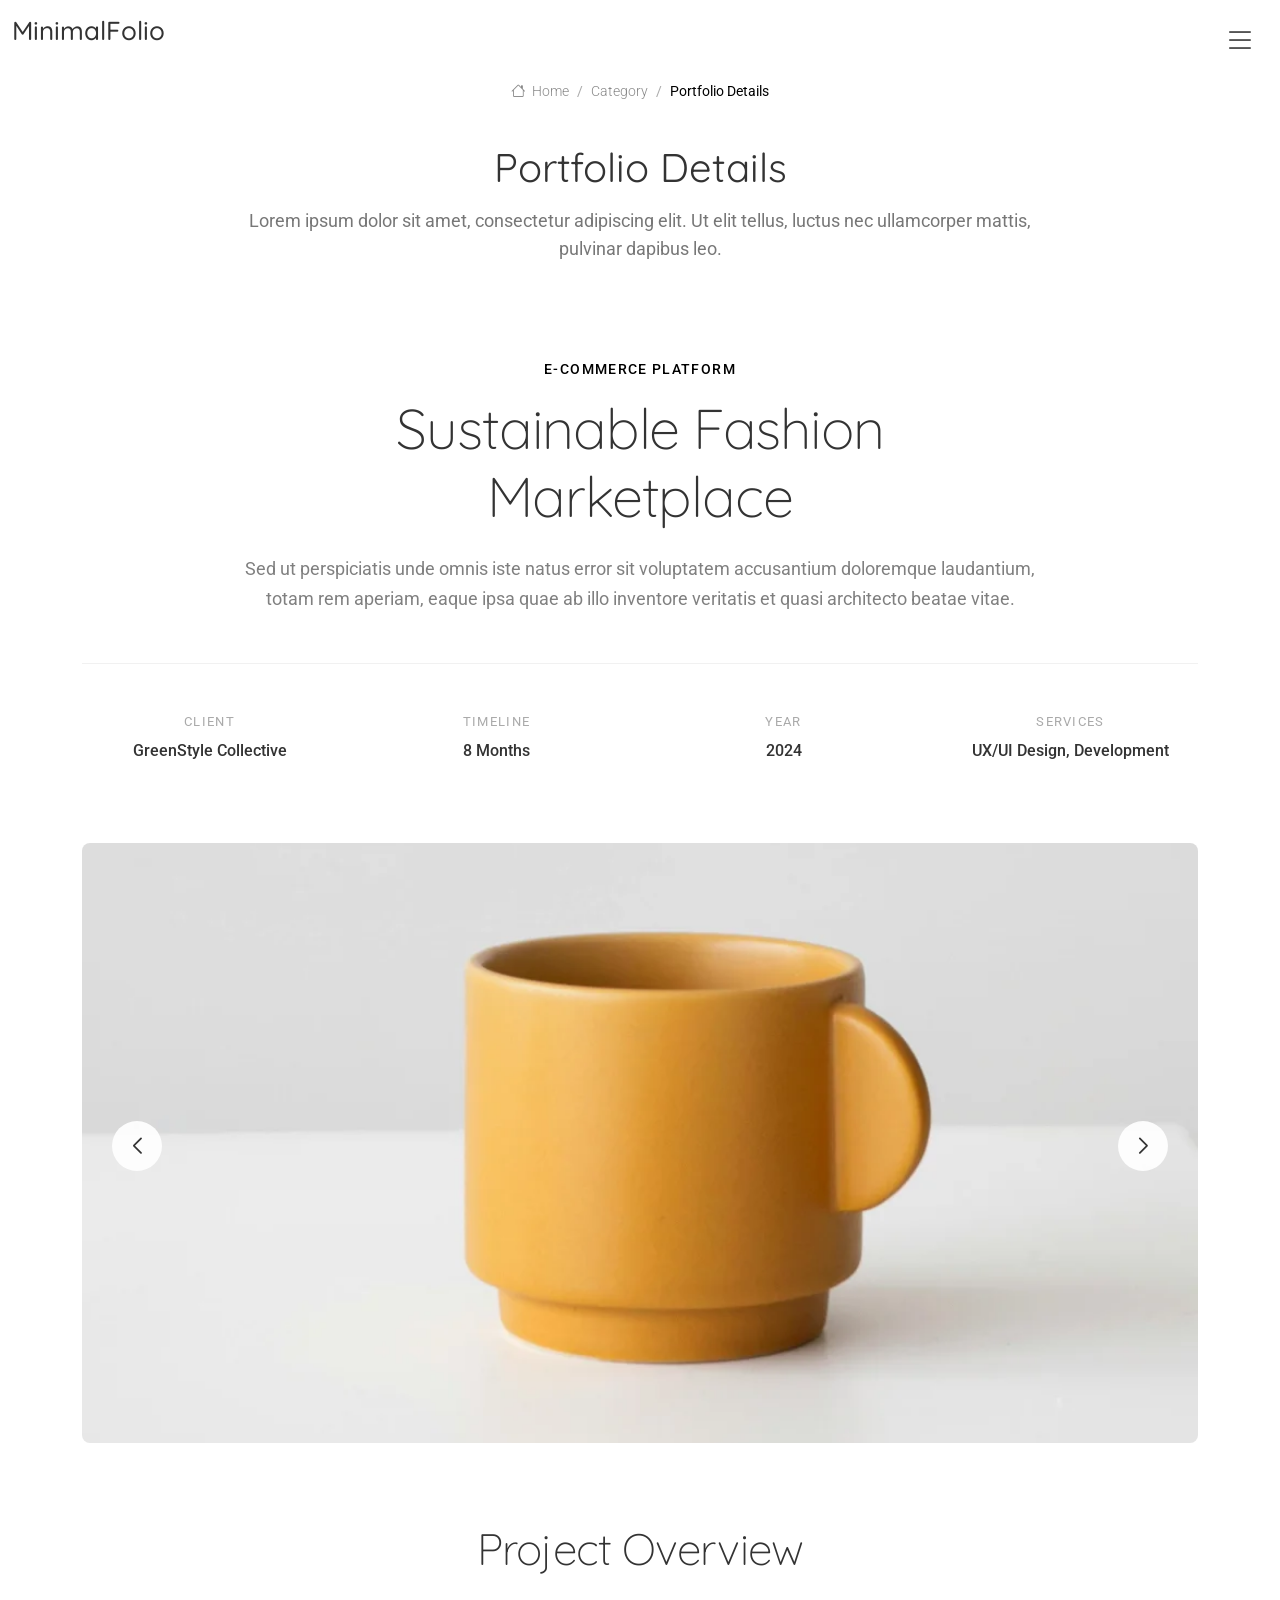
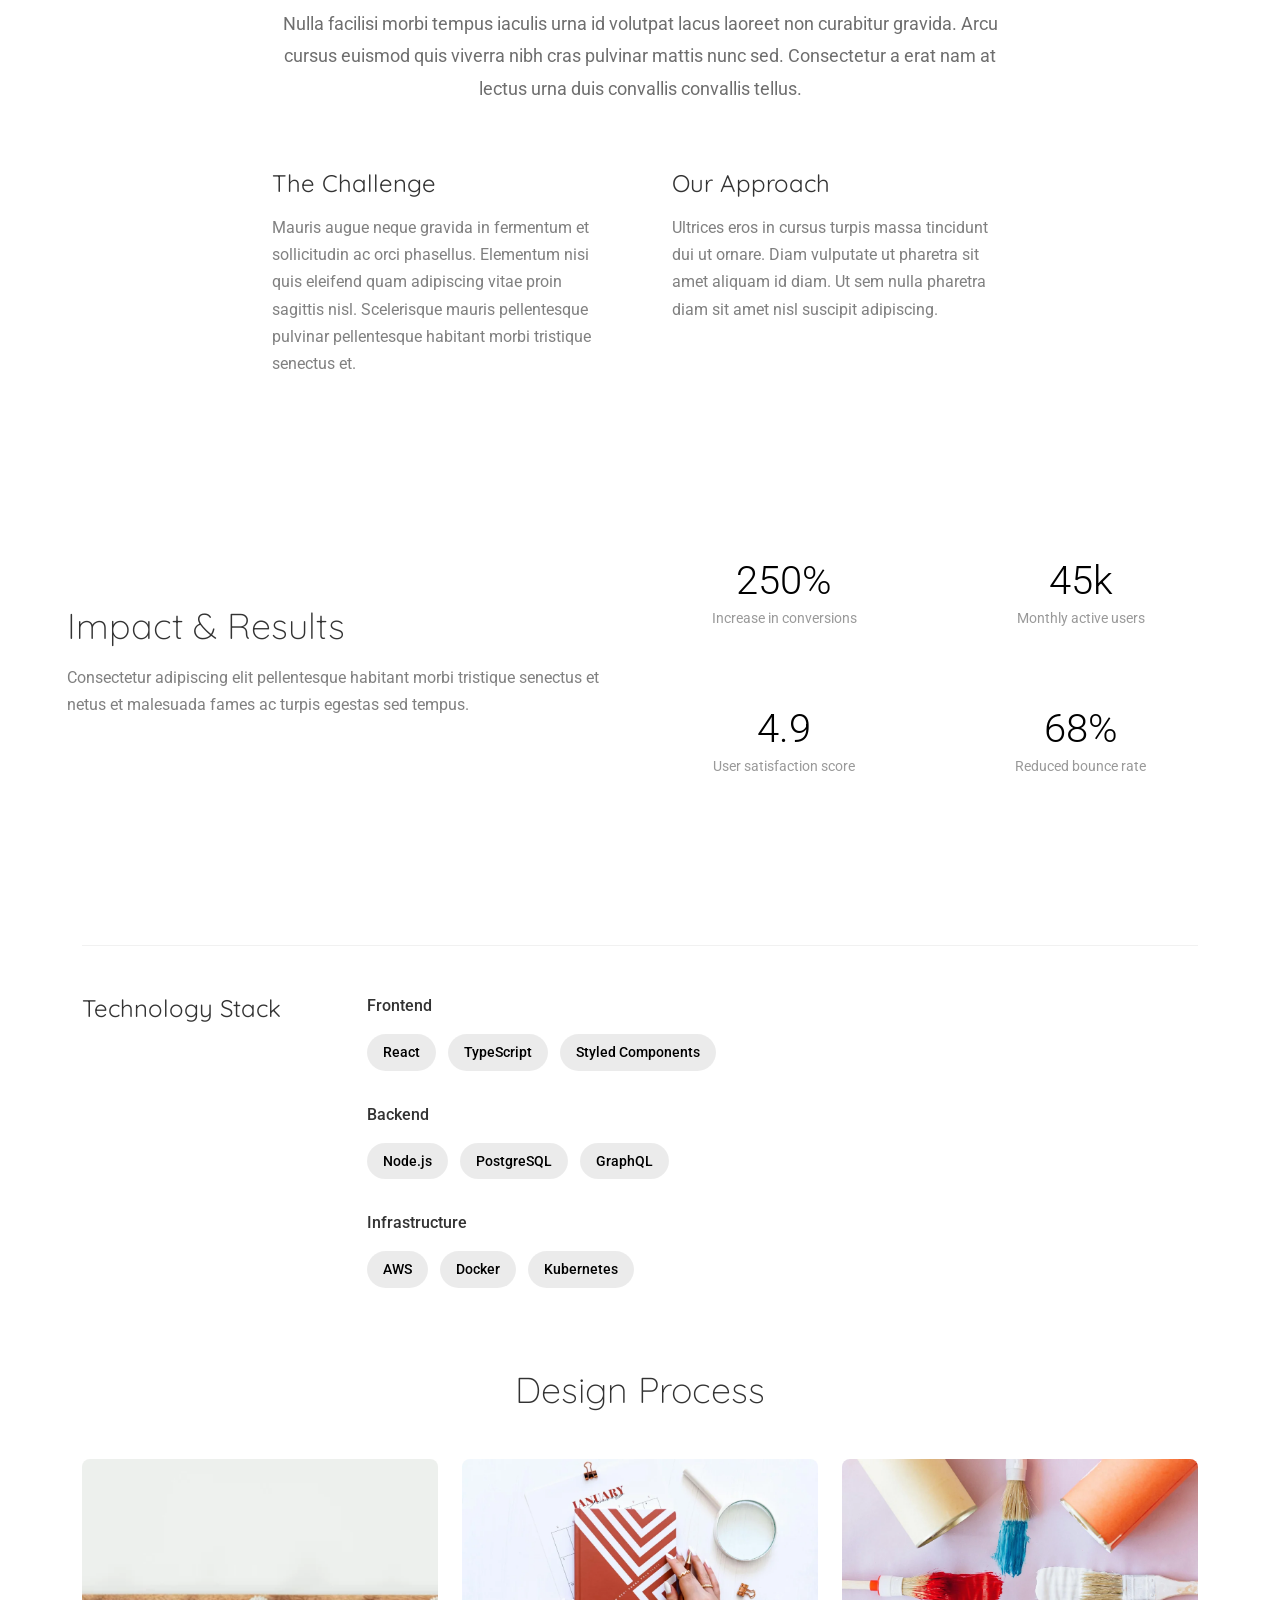
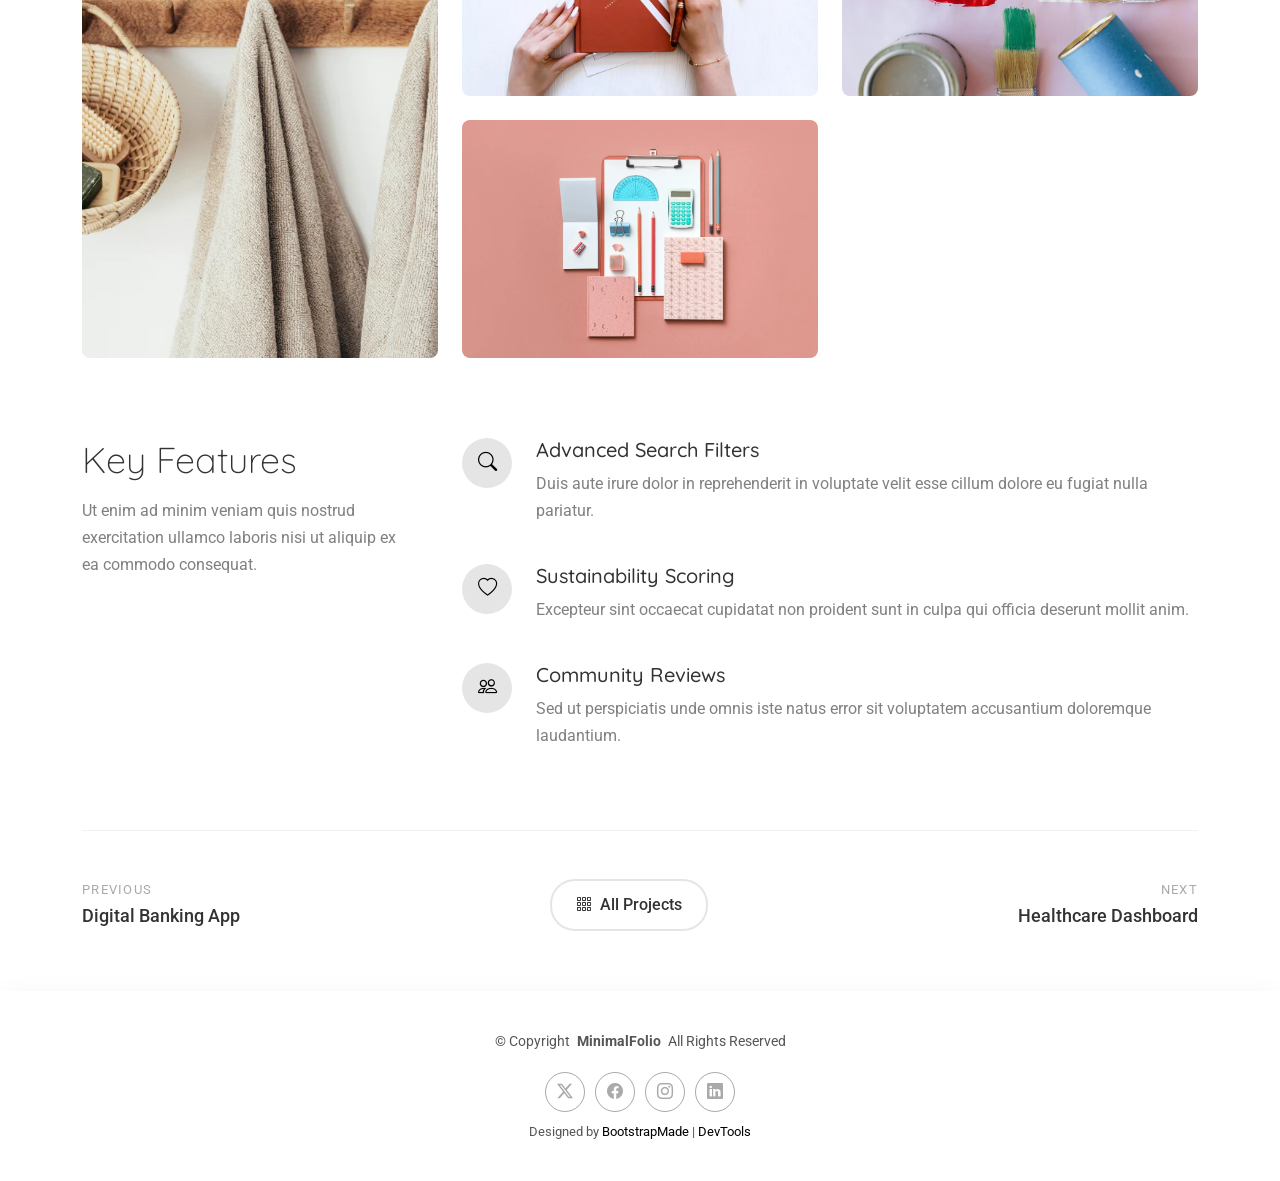
==== portfolio-details.html @ 78895ef5 "Initial portfolio site Co-authored-by: Copilot <223556219+Copilot@users.noreply.github.com>" ====
<!DOCTYPE html>
<html lang="en">

<head>
  <meta charset="utf-8">
  <meta content="width=device-width, initial-scale=1.0" name="viewport">
  <title>Portfolio Details - MinimalFolio Bootstrap Template</title>
  <meta name="description" content="">
  <meta name="keywords" content="">

  <!-- Favicons -->
  <link href="assets/img/favicon.png" rel="icon">
  <link href="assets/img/apple-touch-icon.png" rel="apple-touch-icon">

  <!-- Fonts -->
  <link href="https://fonts.googleapis.com" rel="preconnect">
  <link href="https://fonts.gstatic.com" rel="preconnect" crossorigin>
  <link href="https://fonts.googleapis.com/css2?family=Roboto:ital,wght@0,100;0,300;0,400;0,500;0,700;0,900;1,100;1,300;1,400;1,500;1,700;1,900&family=Raleway:ital,wght@0,100;0,200;0,300;0,400;0,500;0,600;0,700;0,800;0,900;1,100;1,200;1,300;1,400;1,500;1,600;1,700;1,800;1,900&family=Quicksand:wght@300;400;500;600;700&display=swap" rel="stylesheet">

  <!-- Vendor CSS Files -->
  <link href="assets/vendor/bootstrap/css/bootstrap.min.css" rel="stylesheet">
  <link href="assets/vendor/bootstrap-icons/bootstrap-icons.css" rel="stylesheet">
  <link href="assets/vendor/aos/aos.css" rel="stylesheet">
  <link href="assets/vendor/glightbox/css/glightbox.min.css" rel="stylesheet">
  <link href="assets/vendor/swiper/swiper-bundle.min.css" rel="stylesheet">

  <!-- Main CSS File -->
  <link href="assets/css/main.css" rel="stylesheet">

  <!-- =======================================================
  * Template Name: MinimalFolio
  * Template URL: https://bootstrapmade.com/minimalfolio-bootstrap-portfolio-template/
  * Updated: Nov 19 2026 with Bootstrap v5.3.9
  * Author: BootstrapMade.com
  * License: https://bootstrapmade.com/license/
  ======================================================== -->
</head>

<body class="portfolio-details-page">

  <header id="header" class="header d-flex align-items-center position-relative">
    <div class="container-fluid position-relative d-flex align-items-center justify-content-between">

      <a href="index.html" class="logo d-flex align-items-center">
        <!-- Uncomment the line below if you also wish to use an image logo -->
        <!-- <img src="assets/img/logo.webp" alt=""> -->
        <h1 class="sitename">MinimalFolio</h1>
      </a>

      <nav id="navmenu" class="navmenu">
        <ul>
          <li><a href="#hero">Home</a></li>
          <li><a href="#about">About</a></li>
          <li><a href="#resume">Resume</a></li>
          <li><a href="#portfolio">Portfolio</a></li>
          <li><a href="#services">Services</a></li>
          <li class="dropdown"><a href="#"><span>Dropdown</span> <i class="bi bi-chevron-down toggle-dropdown"></i></a>
            <ul>
              <li><a href="#">Dropdown 1</a></li>
              <li class="dropdown"><a href="#"><span>Deep Dropdown</span> <i class="bi bi-chevron-down toggle-dropdown"></i></a>
                <ul>
                  <li><a href="#">Deep Dropdown 1</a></li>
                  <li><a href="#">Deep Dropdown 2</a></li>
                  <li><a href="#">Deep Dropdown 3</a></li>
                  <li><a href="#">Deep Dropdown 4</a></li>
                  <li><a href="#">Deep Dropdown 5</a></li>
                </ul>
              </li>
              <li><a href="#">Dropdown 2</a></li>
              <li><a href="#">Dropdown 3</a></li>
              <li><a href="#">Dropdown 4</a></li>
            </ul>
          </li>
          <li><a href="#contact">Contact</a></li>
        </ul>
        <i class="mobile-nav-toggle d-xl-none bi bi-list"></i>
      </nav>

    </div>
  </header>

  <main class="main">

    <!-- Page Title -->
    <div class="page-title">
      <div class="breadcrumbs">
        <nav aria-label="breadcrumb">
          <ol class="breadcrumb">
            <li class="breadcrumb-item"><a href="#"><i class="bi bi-house"></i> Home</a></li>
            <li class="breadcrumb-item"><a href="#">Category</a></li>
            <li class="breadcrumb-item active current">Portfolio Details</li>
          </ol>
        </nav>
      </div>

      <div class="title-wrapper">
        <h1>Portfolio Details</h1>
        <p>Lorem ipsum dolor sit amet, consectetur adipiscing elit. Ut elit tellus, luctus nec ullamcorper mattis, pulvinar dapibus leo.</p>
      </div>
    </div><!-- End Page Title -->

    <!-- Portfolio Details Section -->
    <section id="portfolio-details" class="portfolio-details section">

      <div class="container" data-aos="fade-up" data-aos-delay="100">

        <div class="project-hero">
          <div class="hero-content" data-aos="fade-up">
            <div class="project-category">E-Commerce Platform</div>
            <h1 class="project-title">Sustainable Fashion Marketplace</h1>
            <p class="project-subtitle">Sed ut perspiciatis unde omnis iste natus error sit voluptatem accusantium doloremque laudantium, totam rem aperiam, eaque ipsa quae ab illo inventore veritatis et quasi architecto beatae vitae.</p>
          </div>

          <div class="project-meta-grid" data-aos="fade-up" data-aos-delay="200">
            <div class="meta-column">
              <div class="meta-label">Client</div>
              <div class="meta-value">GreenStyle Collective</div>
            </div>
            <div class="meta-column">
              <div class="meta-label">Timeline</div>
              <div class="meta-value">8 Months</div>
            </div>
            <div class="meta-column">
              <div class="meta-label">Year</div>
              <div class="meta-value">2024</div>
            </div>
            <div class="meta-column">
              <div class="meta-label">Services</div>
              <div class="meta-value">UX/UI Design, Development</div>
            </div>
          </div>
        </div>

        <div class="visual-showcase" data-aos="zoom-in" data-aos-delay="100">
          <div class="main-visual">
            <div class="portfolio-details-slider swiper init-swiper">
              <script type="application/json" class="swiper-config">
                {
                  "loop": true,
                  "speed": 600,
                  "autoplay": {
                    "delay": 4000
                  },
                  "effect": "creative",
                  "creativeEffect": {
                    "prev": {
                      "shadow": false,
                      "translate": ["-120%", 0, -500]
                    },
                    "next": {
                      "shadow": false,
                      "translate": ["120%", 0, -500]
                    }
                  },
                  "slidesPerView": 1,
                  "navigation": {
                    "nextEl": ".swiper-button-next",
                    "prevEl": ".swiper-button-prev"
                  }
                }
              </script>
              <div class="swiper-wrapper">
                <div class="swiper-slide">
                  <img src="assets/img/portfolio/portfolio-5.webp" alt="Project showcase" class="img-fluid" loading="lazy">
                </div>
                <div class="swiper-slide">
                  <img src="assets/img/portfolio/portfolio-7.webp" alt="Project showcase" class="img-fluid" loading="lazy">
                </div>
                <div class="swiper-slide">
                  <img src="assets/img/portfolio/portfolio-8.webp" alt="Project showcase" class="img-fluid" loading="lazy">
                </div>
              </div>
              <div class="swiper-button-next"></div>
              <div class="swiper-button-prev"></div>
            </div>
          </div>
        </div>

        <div class="content-section">
          <div class="row">
            <div class="col-lg-8 offset-lg-2">
              <div class="project-overview" data-aos="fade-up">
                <h2>Project Overview</h2>
                <p class="overview-text">Nulla facilisi morbi tempus iaculis urna id volutpat lacus laoreet non curabitur gravida. Arcu cursus euismod quis viverra nibh cras pulvinar mattis nunc sed. Consectetur a erat nam at lectus urna duis convallis convallis tellus.</p>

                <div class="challenge-solution">
                  <div class="challenge-block" data-aos="fade-up" data-aos-delay="100">
                    <h3>The Challenge</h3>
                    <p>Mauris augue neque gravida in fermentum et sollicitudin ac orci phasellus. Elementum nisi quis eleifend quam adipiscing vitae proin sagittis nisl. Scelerisque mauris pellentesque pulvinar pellentesque habitant morbi tristique senectus et.</p>
                  </div>

                  <div class="solution-block" data-aos="fade-up" data-aos-delay="200">
                    <h3>Our Approach</h3>
                    <p>Ultrices eros in cursus turpis massa tincidunt dui ut ornare. Diam vulputate ut pharetra sit amet aliquam id diam. Ut sem nulla pharetra diam sit amet nisl suscipit adipiscing.</p>
                  </div>
                </div>
              </div>
            </div>
          </div>
        </div>

        <div class="metrics-showcase" data-aos="fade-up" data-aos-delay="100">
          <div class="row align-items-center">
            <div class="col-lg-6">
              <div class="metrics-content">
                <h3>Impact &amp; Results</h3>
                <p>Consectetur adipiscing elit pellentesque habitant morbi tristique senectus et netus et malesuada fames ac turpis egestas sed tempus.</p>
              </div>
            </div>
            <div class="col-lg-6">
              <div class="metrics-grid">
                <div class="metric-item" data-aos="fade-up" data-aos-delay="200">
                  <div class="metric-number">250%</div>
                  <div class="metric-label">Increase in conversions</div>
                </div>
                <div class="metric-item" data-aos="fade-up" data-aos-delay="250">
                  <div class="metric-number">45k</div>
                  <div class="metric-label">Monthly active users</div>
                </div>
                <div class="metric-item" data-aos="fade-up" data-aos-delay="300">
                  <div class="metric-number">4.9</div>
                  <div class="metric-label">User satisfaction score</div>
                </div>
                <div class="metric-item" data-aos="fade-up" data-aos-delay="350">
                  <div class="metric-number">68%</div>
                  <div class="metric-label">Reduced bounce rate</div>
                </div>
              </div>
            </div>
          </div>
        </div>

        <div class="technology-stack" data-aos="fade-up" data-aos-delay="100">
          <div class="row">
            <div class="col-lg-3">
              <h3>Technology Stack</h3>
            </div>
            <div class="col-lg-9">
              <div class="tech-categories">
                <div class="tech-category" data-aos="fade-up" data-aos-delay="150">
                  <div class="category-title">Frontend</div>
                  <div class="tech-list">
                    <span class="tech-item">React</span>
                    <span class="tech-item">TypeScript</span>
                    <span class="tech-item">Styled Components</span>
                  </div>
                </div>
                <div class="tech-category" data-aos="fade-up" data-aos-delay="200">
                  <div class="category-title">Backend</div>
                  <div class="tech-list">
                    <span class="tech-item">Node.js</span>
                    <span class="tech-item">PostgreSQL</span>
                    <span class="tech-item">GraphQL</span>
                  </div>
                </div>
                <div class="tech-category" data-aos="fade-up" data-aos-delay="250">
                  <div class="category-title">Infrastructure</div>
                  <div class="tech-list">
                    <span class="tech-item">AWS</span>
                    <span class="tech-item">Docker</span>
                    <span class="tech-item">Kubernetes</span>
                  </div>
                </div>
              </div>
            </div>
          </div>
        </div>

        <div class="process-gallery" data-aos="fade-up" data-aos-delay="100">
          <h3>Design Process</h3>
          <div class="gallery-masonry">
            <div class="gallery-item large" data-aos="fade-up" data-aos-delay="150">
              <img src="assets/img/portfolio/portfolio-11.webp" alt="Design process" class="img-fluid glightbox" loading="lazy">
              <div class="gallery-caption">User Research &amp; Personas</div>
            </div>
            <div class="gallery-item" data-aos="fade-up" data-aos-delay="200">
              <img src="assets/img/portfolio/portfolio-12.webp" alt="Design process" class="img-fluid glightbox" loading="lazy">
              <div class="gallery-caption">Wireframes</div>
            </div>
            <div class="gallery-item" data-aos="fade-up" data-aos-delay="250">
              <img src="assets/img/portfolio/portfolio-3.webp" alt="Design process" class="img-fluid glightbox" loading="lazy">
              <div class="gallery-caption">Prototypes</div>
            </div>
            <div class="gallery-item" data-aos="fade-up" data-aos-delay="300">
              <img src="assets/img/portfolio/portfolio-4.webp" alt="Design process" class="img-fluid glightbox" loading="lazy">
              <div class="gallery-caption">Final Design</div>
            </div>
          </div>
        </div>

        <div class="key-features-section" data-aos="fade-up" data-aos-delay="100">
          <div class="row">
            <div class="col-lg-4">
              <div class="features-intro">
                <h3>Key Features</h3>
                <p>Ut enim ad minim veniam quis nostrud exercitation ullamco laboris nisi ut aliquip ex ea commodo consequat.</p>
              </div>
            </div>
            <div class="col-lg-8">
              <div class="features-list">
                <div class="feature-row" data-aos="fade-up" data-aos-delay="150">
                  <div class="feature-icon">
                    <i class="bi bi-search"></i>
                  </div>
                  <div class="feature-content">
                    <h4>Advanced Search Filters</h4>
                    <p>Duis aute irure dolor in reprehenderit in voluptate velit esse cillum dolore eu fugiat nulla pariatur.</p>
                  </div>
                </div>
                <div class="feature-row" data-aos="fade-up" data-aos-delay="200">
                  <div class="feature-icon">
                    <i class="bi bi-heart"></i>
                  </div>
                  <div class="feature-content">
                    <h4>Sustainability Scoring</h4>
                    <p>Excepteur sint occaecat cupidatat non proident sunt in culpa qui officia deserunt mollit anim.</p>
                  </div>
                </div>
                <div class="feature-row" data-aos="fade-up" data-aos-delay="250">
                  <div class="feature-icon">
                    <i class="bi bi-people"></i>
                  </div>
                  <div class="feature-content">
                    <h4>Community Reviews</h4>
                    <p>Sed ut perspiciatis unde omnis iste natus error sit voluptatem accusantium doloremque laudantium.</p>
                  </div>
                </div>
              </div>
            </div>
          </div>
        </div>

        <div class="project-footer" data-aos="fade-up" data-aos-delay="200">
          <div class="footer-navigation">
            <a href="#" class="nav-link prev-project">
              <span class="nav-direction">Previous</span>
              <span class="nav-title">Digital Banking App</span>
            </a>
            <a href="#" class="nav-link all-projects">
              <i class="bi bi-grid-3x3-gap"></i>
              <span>All Projects</span>
            </a>
            <a href="#" class="nav-link next-project">
              <span class="nav-direction">Next</span>
              <span class="nav-title">Healthcare Dashboard</span>
            </a>
          </div>
        </div>

      </div>

    </section><!-- /Portfolio Details Section -->

  </main>

  <footer id="footer" class="footer">

    <div class="container">
      <div class="copyright text-center ">
        <p>© <span>Copyright</span> <strong class="px-1 sitename">MinimalFolio</strong> <span>All Rights Reserved</span></p>
      </div>
      <div class="social-links d-flex justify-content-center">
        <a href=""><i class="bi bi-twitter-x"></i></a>
        <a href=""><i class="bi bi-facebook"></i></a>
        <a href=""><i class="bi bi-instagram"></i></a>
        <a href=""><i class="bi bi-linkedin"></i></a>
      </div>
      <div class="credits">
        <!-- All the links in the footer should remain intact. -->
        <!-- You can delete the links only if you've purchased the pro version. -->
        <!-- Licensing information: https://bootstrapmade.com/license/ -->
        <!-- Purchase the pro version with working PHP/AJAX contact form: [buy-url] -->
        Designed by <a href="https://bootstrapmade.com/">BootstrapMade</a> | <a href="https://bootstrapmade.com/tools/">DevTools</a>
      </div>
    </div>

  </footer>

  <!-- Scroll Top -->
  <a href="#" id="scroll-top" class="scroll-top d-flex align-items-center justify-content-center"><i class="bi bi-arrow-up-short"></i></a>

  <!-- Preloader -->
  <div id="preloader">
    <div></div>
    <div></div>
    <div></div>
    <div></div>
  </div>

  <!-- Vendor JS Files -->
  <script src="assets/vendor/bootstrap/js/bootstrap.bundle.min.js"></script>
  <script src="assets/vendor/php-email-form/validate.js"></script>
  <script src="assets/vendor/aos/aos.js"></script>
  <script src="assets/vendor/typed.js/typed.umd.js"></script>
  <script src="assets/vendor/waypoints/noframework.waypoints.js"></script>
  <script src="assets/vendor/imagesloaded/imagesloaded.pkgd.min.js"></script>
  <script src="assets/vendor/isotope-layout/isotope.pkgd.min.js"></script>
  <script src="assets/vendor/glightbox/js/glightbox.min.js"></script>
  <script src="assets/vendor/swiper/swiper-bundle.min.js"></script>

  <!-- Main JS File -->
  <script src="assets/js/main.js"></script>

</body>

</html>
---- assets/css/main.css ----
/**
* Template Name: MinimalFolio
* Template URL: https://bootstrapmade.com/minimalfolio-bootstrap-portfolio-template/
* Updated: Aug 05 2025 with Bootstrap v5.3.7
* Author: BootstrapMade.com
* License: https://bootstrapmade.com/license/
*/

/*--------------------------------------------------------------
# Font & Color Variables
# Help: https://bootstrapmade.com/color-system/
--------------------------------------------------------------*/
/* Fonts */
:root {
  --default-font: "Roboto",  system-ui, -apple-system, "Segoe UI", Roboto, "Helvetica Neue", Arial, "Noto Sans", "Liberation Sans", sans-serif, "Apple Color Emoji", "Segoe UI Emoji", "Segoe UI Symbol", "Noto Color Emoji";
  --heading-font: "Quicksand",  sans-serif;
  --nav-font: "Raleway",  sans-serif;
}

/* Global Colors - The following color variables are used throughout the website. Updating them here will change the color scheme of the entire website */
:root { 
  --background-color: #ffffff; /* Background color for the entire website, including individual sections */
  --default-color: #555555; /* Default color used for the majority of the text content across the entire website */
  --heading-color: #333333; /* Color for headings, subheadings and title throughout the website */
  --accent-color: #000000; /* Accent color that represents your brand on the website. It's used for buttons, links, and other elements that need to stand out */
  --surface-color: #ffffff; /* The surface color is used as a background of boxed elements within sections, such as cards, icon boxes, or other elements that require a visual separation from the global background. */
  --contrast-color: #ffffff; /* Contrast color for text, ensuring readability against backgrounds of accent, heading, or default colors. */
}

/* Nav Menu Colors - The following color variables are used specifically for the navigation menu. They are separate from the global colors to allow for more customization options */
:root {
  --nav-color: #555555;  /* The default color of the main navmenu links */
  --nav-hover-color: #000000; /* Applied to main navmenu links when they are hovered over or active */
  --nav-mobile-background-color: #fafafa; /* Used as the background color for mobile navigation menu */
  --nav-dropdown-background-color: #ffffff; /* Used as the background color for dropdown items that appear when hovering over primary navigation items */
  --nav-dropdown-color: #8f8f8f; /* Used for navigation links of the dropdown items in the navigation menu. */
  --nav-dropdown-hover-color: #000000; /* Similar to --nav-hover-color, this color is applied to dropdown navigation links when they are hovered over. */
}

/* Color Presets - These classes override global colors when applied to any section or element, providing reuse of the sam color scheme. */

.light-background {
  --background-color: #fafafa;
  --surface-color: #ffffff;
}

.dark-background {
  --background-color: #060606;
  --default-color: #ffffff;
  --heading-color: #ffffff;
  --surface-color: #252525;
  --contrast-color: #ffffff;
}

/* Smooth scroll */
:root {
  scroll-behavior: smooth;
}

/*--------------------------------------------------------------
# General Styling & Shared Classes
--------------------------------------------------------------*/
body {
  color: var(--default-color);
  background-color: var(--background-color);
  font-family: var(--default-font);
}

a {
  color: var(--accent-color);
  text-decoration: none;
  transition: 0.3s;
}

a:hover {
  color: color-mix(in srgb, var(--accent-color), transparent 25%);
  text-decoration: none;
}

h1,
h2,
h3,
h4,
h5,
h6 {
  color: var(--heading-color);
  font-family: var(--heading-font);
}

/* PHP Email Form Messages
------------------------------*/
.php-email-form .error-message {
  display: none;
  background: #df1529;
  color: #ffffff;
  text-align: left;
  padding: 15px;
  margin-bottom: 24px;
  font-weight: 600;
}

.php-email-form .sent-message {
  display: none;
  color: #ffffff;
  background: #059652;
  text-align: center;
  padding: 15px;
  margin-bottom: 24px;
  font-weight: 600;
}

.php-email-form .loading {
  display: none;
  background: var(--surface-color);
  text-align: center;
  padding: 15px;
  margin-bottom: 24px;
}

.php-email-form .loading:before {
  content: "";
  display: inline-block;
  border-radius: 50%;
  width: 24px;
  height: 24px;
  margin: 0 10px -6px 0;
  border: 3px solid var(--accent-color);
  border-top-color: var(--surface-color);
  animation: php-email-form-loading 1s linear infinite;
}

@keyframes php-email-form-loading {
  0% {
    transform: rotate(0deg);
  }

  100% {
    transform: rotate(360deg);
  }
}

/*--------------------------------------------------------------
# Global Header
--------------------------------------------------------------*/
.header {
  --background-color: rgba(255, 255, 255, 0);
  color: var(--default-color);
  background-color: var(--background-color);
  padding: 15px 0;
  transition: all 0.5s;
  z-index: 997;
}

.header .logo {
  line-height: 1;
}

.header .logo img {
  max-height: 32px;
  margin-right: 8px;
}

.header .logo h1 {
  font-size: 26px;
  margin: 0;
  font-weight: 500;
  color: var(--heading-color);
}

/*--------------------------------------------------------------
# Navigation Menu
--------------------------------------------------------------*/
/* Navmenu */
.mobile-nav-toggle {
  background-color: var(--background-color);
  padding: 4px;
  color: var(--nav-color);
  position: fixed;
  top: 20px;
  right: 20px;
  font-size: 32px;
  line-height: 0;
  cursor: pointer;
  display: block !important;
  z-index: 998;
  transition: 0.3s;
}

.mobile-nav-toggle:hover {
  color: var(--nav-hover-color);
}

.navmenu {
  position: fixed;
  top: 0;
  bottom: 0;
  right: -300px;
  z-index: 997;
  transition: 0.3s;
  width: 300px;
  overflow: hidden;
}

.navmenu ul {
  display: block;
  list-style: none;
  padding: 10px 0;
  margin: 0;
  overflow-y: auto;
  transition: 0.3s;
  z-index: 998;
}

.navmenu a,
.navmenu a:focus {
  color: var(--nav-dropdown-color);
  padding: 10px 20px;
  font-family: var(--nav-font);
  font-size: 15px;
  font-weight: 400;
  display: flex;
  align-items: center;
  justify-content: space-between;
  white-space: nowrap;
  transition: 0.3s;
}

.navmenu a i,
.navmenu a:focus i {
  font-size: 12px;
  line-height: 0;
  margin-left: 5px;
  width: 30px;
  height: 30px;
  display: flex;
  align-items: center;
  justify-content: center;
  border-radius: 50%;
  transition: 0.3s;
  background-color: color-mix(in srgb, var(--accent-color), transparent 90%);
}

.navmenu a i:hover,
.navmenu a:focus i:hover {
  background-color: var(--accent-color);
  color: var(--contrast-color);
}

.navmenu a:hover,
.navmenu .active,
.navmenu .active:focus {
  color: var(--nav-dropdown-hover-color);
}

.navmenu .active i,
.navmenu .active:focus i {
  background-color: var(--accent-color);
  color: var(--contrast-color);
  transform: rotate(180deg);
}

.navmenu .dropdown ul {
  position: static;
  display: none;
  z-index: 99;
  padding: 10px 0;
  margin: 10px 20px;
  box-shadow: none;
  transition: all 0.5s ease-in-out;
}

.navmenu .dropdown>.dropdown-active {
  display: block;
  background-color: var(--nav-dropdown-background-color);
  border: 1px solid color-mix(in srgb, var(--nav-dropdown-color), transparent 90%);
}

.mobile-nav-active {
  overflow: hidden;
}

.mobile-nav-active .mobile-nav-toggle {
  right: 310px;
  font-size: 36px;
}

.mobile-nav-active .navmenu {
  position: fixed;
  overflow: hidden;
  top: 0;
  bottom: 0;
  right: 0;
  background-color: var(--nav-mobile-background-color);
  transition: 0.3s;
}

/*--------------------------------------------------------------
# Global Footer
--------------------------------------------------------------*/
.footer {
  color: var(--default-color);
  background-color: var(--background-color);
  font-size: 14px;
  padding: 40px 0;
  position: relative;
  box-shadow: 0 5px 25px rgba(0, 0, 0, 0.05);
}

.footer .copyright p {
  margin-bottom: 0;
}

.footer .social-links {
  margin-top: 20px;
}

.footer .social-links a {
  display: flex;
  align-items: center;
  justify-content: center;
  width: 40px;
  height: 40px;
  border-radius: 50%;
  border: 1px solid color-mix(in srgb, var(--default-color), transparent 50%);
  font-size: 16px;
  color: color-mix(in srgb, var(--default-color), transparent 50%);
  margin: 0 5px;
  transition: 0.3s;
}

.footer .social-links a:hover {
  color: var(--accent-color);
  border-color: var(--accent-color);
}

.footer .credits {
  margin-top: 10px;
  font-size: 13px;
  text-align: center;
}

/*--------------------------------------------------------------
# Preloader
--------------------------------------------------------------*/
#preloader {
  position: fixed;
  inset: 0;
  z-index: 9999;
  overflow: hidden;
  background-color: var(--background-color);
  transition: all 0.6s ease-out;
  width: 100%;
  height: 100vh;
  display: flex;
  align-items: center;
  justify-content: center;
}

#preloader div {
  width: 13px;
  height: 13px;
  background-color: var(--accent-color);
  border-radius: 50%;
  animation-timing-function: cubic-bezier(0, 1, 1, 0);
  position: absolute;
  left: 50%;
}

#preloader div:nth-child(1) {
  left: calc(50% + 8px);
  animation: animate-preloader-1 0.6s infinite;
}

#preloader div:nth-child(2) {
  left: calc(50% + 8px);
  animation: animate-preloader-2 0.6s infinite;
}

#preloader div:nth-child(3) {
  left: calc(50% + 32px);
  animation: animate-preloader-2 0.6s infinite;
}

#preloader div:nth-child(4) {
  left: calc(50% + 56px);
  animation: animate-preloader-3 0.6s infinite;
}

@keyframes animate-preloader-1 {
  0% {
    transform: scale(0);
  }

  100% {
    transform: scale(1);
  }
}

@keyframes animate-preloader-3 {
  0% {
    transform: scale(1);
  }

  100% {
    transform: scale(0);
  }
}

@keyframes animate-preloader-2 {
  0% {
    transform: translate(0, 0);
  }

  100% {
    transform: translate(24px, 0);
  }
}

/*--------------------------------------------------------------
# Scroll Top Button
--------------------------------------------------------------*/
.scroll-top {
  position: fixed;
  visibility: hidden;
  opacity: 0;
  right: 15px;
  bottom: 15px;
  z-index: 99999;
  background-color: var(--accent-color);
  width: 40px;
  height: 40px;
  border-radius: 4px;
  transition: all 0.4s;
}

.scroll-top i {
  font-size: 24px;
  color: var(--contrast-color);
  line-height: 0;
}

.scroll-top:hover {
  background-color: color-mix(in srgb, var(--accent-color), transparent 20%);
  color: var(--contrast-color);
}

.scroll-top.active {
  visibility: visible;
  opacity: 1;
}

/*--------------------------------------------------------------
# Disable aos animation delay on mobile devices
--------------------------------------------------------------*/
@media screen and (max-width: 768px) {
  [data-aos-delay] {
    transition-delay: 0 !important;
  }
}

/*--------------------------------------------------------------
# Global Page Titles & Breadcrumbs
--------------------------------------------------------------*/
.page-title {
  text-align: center;
  padding: 20px 0;
}

.page-title .breadcrumbs {
  margin-bottom: 1.5rem;
}

.page-title .breadcrumbs .breadcrumb {
  justify-content: center;
  margin: 0;
  padding: 0;
  background: none;
}

.page-title .breadcrumbs .breadcrumb .breadcrumb-item {
  font-size: 0.9rem;
  color: color-mix(in srgb, var(--default-color), transparent 30%);
}

.page-title .breadcrumbs .breadcrumb .breadcrumb-item.active {
  color: var(--accent-color);
}

.page-title .breadcrumbs .breadcrumb .breadcrumb-item a {
  color: inherit;
  text-decoration: none;
  transition: color 0.3s ease;
  font-weight: 300;
}

.page-title .breadcrumbs .breadcrumb .breadcrumb-item a:hover {
  color: var(--accent-color);
}

.page-title .breadcrumbs .breadcrumb .breadcrumb-item a i {
  font-size: 0.9rem;
  margin-right: 0.2rem;
}

.page-title .breadcrumbs .breadcrumb .breadcrumb-item+.breadcrumb-item::before {
  color: color-mix(in srgb, var(--default-color), transparent 50%);
}

.page-title .title-wrapper {
  max-width: 800px;
  margin: 0 auto;
  padding: 1rem 0;
}

.page-title .title-wrapper h1 {
  font-size: 2.5rem;
  margin-bottom: 1rem;
  font-weight: 400;
  color: var(--heading-color);
}

.page-title .title-wrapper p {
  font-size: 1.1rem;
  color: color-mix(in srgb, var(--default-color), transparent 20%);
  margin: 0;
  line-height: 1.6;
}

@media (max-width: 768px) {
  .page-title .title-wrapper h1 {
    font-size: 2rem;
  }

  .page-title .title-wrapper p {
    font-size: 1rem;
  }
}

@media (max-width: 576px) {
  .page-title .title-wrapper h1 {
    font-size: 1.75rem;
  }
}

/*--------------------------------------------------------------
# Global Sections
--------------------------------------------------------------*/
section,
.section {
  color: var(--default-color);
  background-color: var(--background-color);
  padding: 60px 0;
  overflow: clip;
}

/*--------------------------------------------------------------
# Global Section Titles
--------------------------------------------------------------*/
.section-title {
  text-align: center;
  padding-bottom: 60px;
  position: relative;
}

.section-title h2 {
  font-size: 32px;
  font-weight: 400;
  margin-bottom: 15px;
}

.section-title p {
  margin-bottom: 0;
  font-size: 14px;
  font-weight: 300;
}

/*--------------------------------------------------------------
# Hero Section
--------------------------------------------------------------*/
.hero {
  padding-top: 60px;
  min-height: 100vh;
  display: flex;
  align-items: center;
  padding-bottom: 120px;
  /* Typographic system for hero */
  /* CTAs */
  /* Meta row */
  /* Portrait block */
  /* Gentle section visual calm */
  /* Spacing rhythm */
  /* Subtle parallax simulation for large screens */
  /* Responsive refinements */
}

.hero .intro .eyebrow .dot {
  width: 8px;
  height: 8px;
  border-radius: 50%;
  background: var(--accent-color);
  flex: 0 0 auto;
}

.hero .intro .eyebrow .text {
  font-family: var(--nav-font);
  font-size: 14px;
  letter-spacing: 0.12em;
  text-transform: uppercase;
  color: color-mix(in srgb, var(--default-color), transparent 30%);
}

.hero .intro .display-heading {
  font-family: var(--heading-font);
  font-weight: 300;
  font-size: clamp(36px, 5vw, 56px);
  line-height: 1.15;
  letter-spacing: -0.02em;
  margin-bottom: 10px;
}

.hero .intro .lead {
  font-size: 18px;
  line-height: 1.8;
  color: color-mix(in srgb, var(--default-color), transparent 10%);
  max-width: 58ch;
}

.hero .btn-ghost {
  --_border: color-mix(in srgb, var(--default-color), transparent 80%);
  --_hover: color-mix(in srgb, var(--accent-color), transparent 85%);
  border: 1px solid var(--_border);
  color: var(--default-color);
  background-color: var(--surface-color);
  padding: 10px 18px;
  border-radius: 8px;
  transition: all 0.3s ease-in-out;
}

.hero .btn-ghost:hover,
.hero .btn-ghost:focus {
  border-color: var(--accent-color);
  color: var(--accent-color);
  box-shadow: 0 6px 20px color-mix(in srgb, var(--accent-color), transparent 90%);
  outline: none;
}

.hero .btn-ghost:active {
  transform: translateY(1px);
}

.hero .link-underline {
  position: relative;
  color: var(--accent-color);
  font-weight: 400;
  padding-bottom: 2px;
  transition: color 0.3s ease-in-out;
}

.hero .link-underline:after {
  content: "";
  position: absolute;
  left: 0;
  bottom: -2px;
  width: 100%;
  height: 1px;
  background: color-mix(in srgb, var(--accent-color), transparent 40%);
  transform: scaleX(0.6);
  transform-origin: left;
  transition: transform 0.3s ease-in-out, background 0.3s ease-in-out;
}

.hero .link-underline:hover,
.hero .link-underline:focus {
  color: color-mix(in srgb, var(--accent-color), transparent 10%);
  outline: none;
  border-radius: 4px;
}

.hero .link-underline:hover:after,
.hero .link-underline:focus:after {
  transform: scaleX(1);
  background: var(--accent-color);
}

.hero .meta .meta-item {
  color: color-mix(in srgb, var(--default-color), transparent 20%);
}

.hero .meta .meta-item i {
  color: var(--accent-color);
}

.hero .portrait-wrap .portrait-img {
  width: 100%;
  height: auto;
  border-radius: 10px;
  display: block;
  box-shadow: 0 20px 60px color-mix(in srgb, var(--default-color), transparent 90%);
  transform: scaleX(-1) scale(1);
  transition: transform 0.4s ease-in-out, box-shadow 0.4s ease-in-out;
}

.hero .portrait-wrap:hover .portrait-img {
  transform: scaleX(-1) scale(1.015);
  box-shadow: 0 28px 80px color-mix(in srgb, var(--accent-color), transparent 90%);
}

.hero .portrait-wrap .badge.note {
  position: absolute;
  right: 12px;
  bottom: 12px;
  display: inline-flex;
  align-items: center;
  gap: 8px;
  padding: 8px 12px;
  border-radius: 999px;
  background: color-mix(in srgb, var(--accent-color), var(--surface-color) 85%);
  color: var(--default-color);
  font-size: 13px;
  backdrop-filter: blur(6px);
  box-shadow: 0 10px 30px color-mix(in srgb, var(--accent-color), transparent 88%);
}

.hero .portrait-wrap .badge.note i {
  color: var(--accent-color);
}

section .hero {
  background: var(--background-color);
}

.hero .cta-group {
  gap: 16px;
}

@media (min-width: 992px) {
  .hero .portrait-wrap {
    will-change: transform;
  }
}

@media (max-width: 992px) {
  .hero .intro .lead {
    font-size: 17px;
  }

  .hero .portrait-wrap .badge.note {
    transform: scale(0.95);
  }
}

@media (max-width: 576px) {
  .hero .intro .display-heading {
    font-size: 34px;
  }

  .hero .cta-group {
    flex-direction: column;
    align-items: flex-start;
  }
}

/*--------------------------------------------------------------
# About Section
--------------------------------------------------------------*/
.about {
  /* Layout rhythm */
  --maxw: 1200px;
  --space-1: 16px;
  --space-2: 24px;
  --space-3: 40px;
  --space-4: 64px;
  --radius-s: 6px;
  --shadow-soft: 0 10px 30px color-mix(in srgb, var(--default-color), transparent 92%);
}

.about .container {
  max-width: var(--maxw);
}

.about .intro-wrap {
  margin-bottom: var(--space-4);
}

.about .intro-content .eyebrow {
  display: inline-block;
  letter-spacing: 0.12em;
  text-transform: uppercase;
  font-size: 12px;
  color: color-mix(in srgb, var(--default-color), transparent 40%);
  margin-bottom: var(--space-1);
}

.about .intro-content .headline {
  font-family: var(--heading-font);
  font-weight: 300;
  line-height: 1.2;
  font-size: clamp(28px, 4vw, 44px);
  margin: 0 0 var(--space-2) 0;
}

.about .intro-content .lead {
  font-size: 18px;
  line-height: 1.8;
  color: color-mix(in srgb, var(--default-color), transparent 10%);
  margin-bottom: var(--space-2);
}

.about .intro-content p {
  line-height: 1.8;
  margin-bottom: var(--space-2);
  color: color-mix(in srgb, var(--default-color), transparent 5%);
}

.about .intro-content .cta-group {
  display: flex;
  gap: var(--space-2);
  align-items: center;
  margin-top: var(--space-2);
}

.about .intro-content .cta-group .btn-ghost {
  display: inline-flex;
  align-items: center;
  gap: 8px;
  padding: 12px 18px;
  border-radius: var(--radius-s);
  color: var(--accent-color);
  background: color-mix(in srgb, var(--accent-color), transparent 92%);
  border: 1px solid color-mix(in srgb, var(--accent-color), transparent 70%);
  transition: 0.3s ease-in-out;
}

.about .intro-content .cta-group .btn-ghost:hover,
.about .intro-content .cta-group .btn-ghost:focus {
  color: var(--contrast-color);
  background: var(--accent-color);
  border-color: var(--accent-color);
  outline: none;
  box-shadow: 0 0 0 3px color-mix(in srgb, var(--accent-color), transparent 70%);
}

.about .intro-content .cta-group .link-underline {
  display: inline-flex;
  align-items: center;
  gap: 8px;
  position: relative;
  color: var(--accent-color);
  padding-bottom: 4px;
  transition: 0.3s ease-in-out;
}

.about .intro-content .cta-group .link-underline::after {
  content: "";
  position: absolute;
  left: 0;
  right: 0;
  bottom: 0;
  height: 1px;
  background: color-mix(in srgb, var(--accent-color), transparent 40%);
  transform: scaleX(0.4);
  transform-origin: left;
  transition: 0.3s ease-in-out;
}

.about .intro-content .cta-group .link-underline:hover,
.about .intro-content .cta-group .link-underline:focus {
  color: color-mix(in srgb, var(--accent-color), transparent 10%);
  outline: none;
}

.about .intro-content .cta-group .link-underline:hover::after,
.about .intro-content .cta-group .link-underline:focus::after {
  transform: scaleX(1);
}

.about .profile-figure {
  margin: 0;
}

.about .profile-figure .profile-photo {
  width: 88%;
  max-width: 440px;
  border-radius: 18px;
  box-shadow: var(--shadow-soft);
  transform: translateY(0);
  transition: transform 0.3s ease-in-out;
}

.about .profile-figure .profile-caption {
  margin-top: var(--space-2);
  display: flex;
  align-items: center;
  gap: var(--space-2);
}

.about .profile-figure .profile-caption .signature {
  max-width: 160px;
  filter: grayscale(100%);
  opacity: 0.85;
}

.about .profile-figure .profile-caption .meta {
  font-size: 14px;
  color: color-mix(in srgb, var(--default-color), transparent 20%);
}

.about .profile-figure .profile-caption .meta .funfact {
  font-size: 13px;
  margin-top: 4px;
  color: color-mix(in srgb, var(--default-color), transparent 35%);
}

.about .profile-figure:hover .profile-photo {
  transform: translateY(-4px);
}

.about .skills-wrap {
  margin-top: var(--space-4);
  margin-bottom: var(--space-4);
}

.about .skills-wrap .skill-item {
  padding: var(--space-2);
  border-radius: var(--radius-s);
  transition: 0.3s ease-in-out;
  background: color-mix(in srgb, var(--surface-color), var(--accent-color) 2%);
  border: 1px solid color-mix(in srgb, var(--default-color), transparent 88%);
  height: 100%;
}

.about .skills-wrap .skill-item i {
  font-size: 24px;
  color: var(--accent-color);
  margin-bottom: var(--space-1);
  display: inline-block;
}

.about .skills-wrap .skill-item h3 {
  font-size: 16px;
  margin-bottom: 6px;
  font-weight: 500;
}

.about .skills-wrap .skill-item p {
  margin: 0;
  font-size: 14px;
  color: color-mix(in srgb, var(--default-color), transparent 25%);
}

.about .skills-wrap .skill-item:hover {
  transform: translateY(-3px);
  border-color: color-mix(in srgb, var(--accent-color), transparent 60%);
  box-shadow: var(--shadow-soft);
}

.about .journey-wrap {
  margin-bottom: var(--space-4);
}

.about .journey-wrap .timeline-item {
  position: relative;
  padding-left: 26px;
}

.about .journey-wrap .timeline-item time {
  display: inline-block;
  font-size: 12px;
  letter-spacing: 0.08em;
  text-transform: uppercase;
  color: color-mix(in srgb, var(--default-color), transparent 45%);
  margin-bottom: 6px;
}

.about .journey-wrap .timeline-item h4 {
  font-size: 18px;
  font-weight: 400;
  margin: 0 0 6px;
}

.about .journey-wrap .timeline-item p {
  font-size: 14px;
  color: color-mix(in srgb, var(--default-color), transparent 25%);
  margin: 0;
}

.about .journey-wrap .timeline-item .dot {
  position: absolute;
  left: 0;
  top: 4px;
  width: 10px;
  height: 10px;
  border-radius: 50%;
  background: var(--accent-color);
  box-shadow: 0 0 0 6px color-mix(in srgb, var(--accent-color), transparent 80%);
}

.about .personal-quote {
  margin: var(--space-3) 0 var(--space-4);
  padding: var(--space-2) 0;
  text-align: center;
}

.about .personal-quote p {
  font-family: var(--heading-font);
  font-weight: 300;
  font-size: clamp(20px, 3vw, 28px);
  line-height: 1.5;
  color: color-mix(in srgb, var(--default-color), transparent 5%);
  margin: 0 auto;
  max-width: 800px;
}

.about .facts-wrap .fact-pill {
  display: flex;
  align-items: center;
  justify-content: center;
  gap: 10px;
  padding: 10px 14px;
  border-radius: 999px;
  border: 1px solid color-mix(in srgb, var(--default-color), transparent 85%);
  background: var(--surface-color);
  color: color-mix(in srgb, var(--default-color), transparent 10%);
  transition: 0.3s ease-in-out;
}

.about .facts-wrap .fact-pill i {
  color: var(--accent-color);
}

.about .facts-wrap .fact-pill span {
  font-size: 14px;
}

.about .facts-wrap .fact-pill:hover {
  transform: translateY(-2px);
  border-color: color-mix(in srgb, var(--accent-color), transparent 60%);
  box-shadow: var(--shadow-soft);
}

.about .facts-wrap .fact-pill:focus-within {
  box-shadow: 0 0 0 3px color-mix(in srgb, var(--accent-color), transparent 70%);
}

@media (max-width: 992px) {
  .about .profile-figure {
    text-align: center !important;
  }

  .about .profile-figure .profile-photo {
    width: 72%;
  }

  .about .intro-content .cta-group {
    flex-wrap: wrap;
  }
}

@media (max-width: 576px) {
  .about .profile-figure .profile-photo {
    width: 100%;
  }

  .about .skills-wrap {
    margin-top: var(--space-3);
  }
}

/*--------------------------------------------------------------
# Skills Section
--------------------------------------------------------------*/
.skills {
  padding-top: 60px;
  padding-bottom: 60px;
  /* Design tokens for this section */
  --radius: 8px;
  --muted: color-mix(in srgb, var(--default-color), transparent 65%);
  --soft-border: color-mix(in srgb, var(--default-color), transparent 85%);
  --soft-shadow: 0 8px 24px color-mix(in srgb, var(--default-color), transparent 94%);
  --accent-soft: color-mix(in srgb, var(--accent-color), var(--background-color) 85%);
  /* Focus styles for accessibility */
  /* Subtle divider behavior via spacing rhythm */
  /* Swiper compatibility snippet (kept global for any future slider inside) */
  /* Responsive tweaks */
}

.skills .skill-block {
  padding: 22px 6px 6px 6px;
  border-radius: var(--radius);
  transition: transform 0.3s ease-in-out, box-shadow 0.3s ease-in-out;
  position: relative;
}

.skills .skill-block:hover {
  transform: translateY(-2px);
}

.skills .skill-block header .skill-title {
  font-size: 18px;
  font-weight: 400;
  margin: 0;
}

.skills .skill-block header .skill-badge {
  font-size: 12px;
  padding: 4px 10px;
  border-radius: 999px;
  color: var(--accent-color);
  background: color-mix(in srgb, var(--accent-color), transparent 92%);
  border: 1px solid color-mix(in srgb, var(--accent-color), transparent 80%);
}

.skills .skill-block .skill-desc {
  color: var(--muted);
  font-size: 15px;
  line-height: 1.8;
  margin-bottom: 14px;
}

.skills .skill-block .progress.slim {
  height: 6px;
  background-color: color-mix(in srgb, var(--default-color), transparent 90%);
  border-radius: 999px;
  overflow: hidden;
}

.skills .skill-block .progress.slim .progress-bar {
  width: 0%;
  background: linear-gradient(90deg, var(--accent-color), color-mix(in srgb, var(--accent-color), transparent 20%));
  transition: width 0.6s ease-in-out;
}

.skills .soft-card {
  background: var(--surface-color);
  border: 1px solid var(--soft-border);
  box-shadow: var(--soft-shadow);
}

.skills .soft-card .mini-head {
  font-weight: 400;
  letter-spacing: 0.3px;
  font-size: 16px;
  color: var(--heading-color);
  margin-bottom: 10px;
}

.skills .soft-card .tool-list li {
  padding: 8px 0;
  border-bottom: 1px dashed color-mix(in srgb, var(--default-color), transparent 88%);
}

.skills .soft-card .tool-list li:last-child {
  border-bottom: 0;
}

.skills .soft-card .tool-list li i {
  color: var(--accent-color);
  font-size: 18px;
  line-height: 1;
}

.skills .soft-card .tool-list li span {
  color: var(--default-color);
}

.skills .note {
  color: var(--muted);
  font-size: 16px;
  line-height: 1.8;
}

.skills a:focus-visible,
.skills button:focus-visible,
.skills .skill-block:focus-visible,
.skills .soft-card:focus-visible {
  outline: 2px solid var(--accent-color);
  outline-offset: 3px;
  border-radius: calc(var(--radius) - 2px);
}

.skills .alt-grid {
  margin-top: 60px;
}

.skills .swiper-wrapper {
  height: auto !important;
}

@media (max-width: 992px) {
  .skills .intro-wrap .headline {
    font-size: clamp(26px, 4.2vw, 36px);
  }
}

@media (max-width: 768px) {
  .skills .soft-card {
    padding: 24px !important;
  }

  .skills .skill-block {
    padding-top: 18px;
  }
}

/*--------------------------------------------------------------
# Resume Section
--------------------------------------------------------------*/
.resume .resume-navigation {
  gap: 4rem;
  margin-bottom: 5rem;
  padding: 2rem 0;
  border-bottom: 1px solid color-mix(in srgb, var(--default-color), transparent 90%);
  border: none;
}

@media (max-width: 992px) {
  .resume .resume-navigation {
    padding: 0;
  }
}

.resume .resume-navigation .nav-item .nav-link {
  background: none;
  border: none;
  display: flex;
  align-items: center;
  gap: 1rem;
  cursor: pointer;
  padding: 1rem 1.5rem;
  border-radius: 0;
  transition: all 0.3s ease;
  position: relative;
  color: var(--default-color);
}

.resume .resume-navigation .nav-item .nav-link .nav-number {
  font-size: 0.875rem;
  font-weight: 300;
  color: color-mix(in srgb, var(--default-color), transparent 50%);
  transition: color 0.3s ease;
}

.resume .resume-navigation .nav-item .nav-link .nav-label {
  font-size: 1rem;
  font-weight: 400;
  color: var(--default-color);
  transition: color 0.3s ease;
}

.resume .resume-navigation .nav-item .nav-link::after {
  content: "";
  position: absolute;
  bottom: -2rem;
  left: 50%;
  transform: translateX(-50%) scaleX(0);
  width: 100%;
  height: 2px;
  background: var(--accent-color);
  transition: transform 0.3s ease;
}

.resume .resume-navigation .nav-item .nav-link:hover,
.resume .resume-navigation .nav-item .nav-link.active {
  background: none;
  border: none;
  box-shadow: none;
}

.resume .resume-navigation .nav-item .nav-link:hover .nav-number,
.resume .resume-navigation .nav-item .nav-link.active .nav-number {
  color: var(--accent-color);
}

.resume .resume-navigation .nav-item .nav-link:hover .nav-label,
.resume .resume-navigation .nav-item .nav-link.active .nav-label {
  color: var(--accent-color);
}

.resume .resume-navigation .nav-item .nav-link:hover::after,
.resume .resume-navigation .nav-item .nav-link.active::after {
  transform: translateX(-50%) scaleX(1);
}

.resume .resume-navigation .nav-item .nav-link:focus {
  outline: none;
  box-shadow: none;
}

@media (max-width: 992px) {
  .resume .resume-navigation .nav-item .nav-link::after {
    display: none;
  }
}

.resume .resume-content .tab-pane {
  min-height: 400px;
}

.resume .resume-content .section-intro {
  text-align: center;
  max-width: 600px;
  margin: 0 auto 4rem;
}

.resume .resume-content .section-intro h2 {
  font-size: 2.25rem;
  font-weight: 300;
  margin-bottom: 1.5rem;
  letter-spacing: -0.02em;
}

.resume .resume-content .section-intro p {
  font-size: 1.125rem;
  line-height: 1.7;
  color: color-mix(in srgb, var(--default-color), transparent 30%);
  font-weight: 300;
}

.resume .experience-grid {
  max-width: 800px;
  margin: 0 auto;
}

.resume .experience-grid .experience-item {
  padding: 2.5rem 0;
  border-bottom: 1px solid color-mix(in srgb, var(--default-color), transparent 92%);
}

.resume .experience-grid .experience-item:last-child {
  border-bottom: none;
}

.resume .experience-grid .experience-item .item-header {
  display: flex;
  justify-content: space-between;
  align-items: flex-start;
  margin-bottom: 1.5rem;
}

.resume .experience-grid .experience-item .item-header .position-info h3 {
  font-size: 1.375rem;
  font-weight: 400;
  margin-bottom: 0.5rem;
  line-height: 1.3;
}

.resume .experience-grid .experience-item .item-header .position-info .company {
  font-size: 1rem;
  color: var(--accent-color);
  font-weight: 400;
}

.resume .experience-grid .experience-item .item-header .period {
  font-size: 0.9rem;
  color: color-mix(in srgb, var(--default-color), transparent 40%);
  font-weight: 300;
  white-space: nowrap;
  margin-left: 2rem;
}

.resume .experience-grid .experience-item .item-content p {
  font-size: 1rem;
  line-height: 1.7;
  color: color-mix(in srgb, var(--default-color), transparent 25%);
  margin: 0;
  font-weight: 300;
}

.resume .education-list {
  max-width: 700px;
  margin: 0 auto;
}

.resume .education-list .education-entry {
  display: flex;
  gap: 3rem;
  padding: 2rem 0;
  border-bottom: 1px solid color-mix(in srgb, var(--default-color), transparent 92%);
}

.resume .education-list .education-entry:last-child {
  border-bottom: none;
}

.resume .education-list .education-entry .degree-year {
  flex-shrink: 0;
  font-size: 1.125rem;
  font-weight: 400;
  color: var(--accent-color);
  width: 80px;
}

.resume .education-list .education-entry .degree-details {
  flex: 1;
}

.resume .education-list .education-entry .degree-details h3 {
  font-size: 1.25rem;
  font-weight: 400;
  margin-bottom: 0.5rem;
  line-height: 1.3;
}

.resume .education-list .education-entry .degree-details .institution {
  font-size: 1rem;
  color: color-mix(in srgb, var(--default-color), transparent 30%);
  margin-bottom: 1rem;
  font-weight: 300;
}

.resume .education-list .education-entry .degree-details p {
  font-size: 0.95rem;
  line-height: 1.6;
  color: color-mix(in srgb, var(--default-color), transparent 35%);
  margin: 0;
  font-weight: 300;
}

.resume .skills-categories {
  max-width: 800px;
  margin: 0 auto;
}

.resume .skills-categories .skill-category {
  margin-bottom: 3rem;
}

.resume .skills-categories .skill-category:last-child {
  margin-bottom: 0;
}

.resume .skills-categories .skill-category h3 {
  font-size: 1.25rem;
  font-weight: 400;
  margin-bottom: 1.5rem;
  text-align: center;
}

.resume .skills-categories .skill-category .skill-tags {
  display: flex;
  flex-wrap: wrap;
  gap: 1rem;
  justify-content: center;
}

.resume .skills-categories .skill-category .skill-tags .skill-tag {
  background: var(--surface-color);
  border: 1px solid color-mix(in srgb, var(--default-color), transparent 85%);
  padding: 0.75rem 1.5rem;
  font-size: 0.9rem;
  font-weight: 300;
  color: var(--default-color);
  border-radius: 0;
  transition: all 0.3s ease;
}

.resume .skills-categories .skill-category .skill-tags .skill-tag:hover {
  border-color: var(--accent-color);
  color: var(--accent-color);
}

@media (max-width: 992px) {
  .resume .resume-navigation {
    gap: 2rem;
    margin-bottom: 3rem;
  }

  .resume .resume-navigation .nav-item .nav-link {
    padding: 0.75rem 1rem;
  }

  .resume .resume-navigation .nav-item .nav-link .nav-label {
    font-size: 0.9rem;
  }

  .resume .section-intro {
    margin-bottom: 3rem;
  }

  .resume .section-intro h2 {
    font-size: 1.875rem;
  }

  .resume .section-intro p {
    font-size: 1rem;
  }

  .resume .experience-grid .experience-item .item-header {
    flex-direction: column;
    gap: 1rem;
  }

  .resume .experience-grid .experience-item .item-header .period {
    margin-left: 0;
  }

  .resume .education-list .education-entry {
    gap: 2rem;
  }

  .resume .education-list .education-entry .degree-year {
    width: 60px;
  }
}

@media (max-width: 768px) {
  .resume .resume-navigation {
    flex-direction: column;
    gap: 1rem;
    align-items: center;
  }

  .resume .resume-navigation .nav-item {
    width: 100%;
  }

  .resume .resume-navigation .nav-item .nav-link {
    justify-content: center;
    width: 100%;
  }

  .resume .education-list .education-entry {
    flex-direction: column;
    gap: 0.5rem;
  }

  .resume .skills-categories .skill-category .skill-tags {
    gap: 0.75rem;
  }

  .resume .skills-categories .skill-category .skill-tags .skill-tag {
    padding: 0.6rem 1.2rem;
    font-size: 0.85rem;
  }
}

@media (max-width: 576px) {
  .resume .section-intro h2 {
    font-size: 1.625rem;
  }

  .resume .experience-grid .experience-item {
    padding: 2rem 0;
  }

  .resume .experience-grid .experience-item .item-header .position-info h3 {
    font-size: 1.25rem;
  }

  .resume .skills-categories .skill-category .skill-tags .skill-tag {
    padding: 0.5rem 1rem;
    font-size: 0.8rem;
  }

  .resume .resume-navigation .nav-item .nav-link {
    padding: 0.5rem 1rem;
    gap: 0.5rem;
  }

  .resume .resume-navigation .nav-item .nav-link .nav-number {
    font-size: 0.75rem;
  }

  .resume .resume-navigation .nav-item .nav-link .nav-label {
    font-size: 0.85rem;
  }
}

/*--------------------------------------------------------------
# Portfolio Section
--------------------------------------------------------------*/
.portfolio .portfolio-filters-wrapper {
  text-align: center;
  margin-bottom: 80px;
}

.portfolio .portfolio-filters {
  display: inline-flex;
  align-items: center;
  gap: 40px;
  padding: 0;
  margin: 0;
  list-style: none;
  position: relative;
}

.portfolio .portfolio-filters::after {
  content: "";
  position: absolute;
  bottom: -8px;
  left: 0;
  width: 100%;
  height: 1px;
  background: color-mix(in srgb, var(--default-color), transparent 90%);
}

.portfolio .portfolio-filters li {
  position: relative;
  cursor: pointer;
  padding: 12px 0;
  font-size: 15px;
  font-weight: 400;
  color: color-mix(in srgb, var(--default-color), transparent 30%);
  transition: all 0.4s ease-out;
  letter-spacing: 0.5px;
}

.portfolio .portfolio-filters li::after {
  content: "";
  position: absolute;
  bottom: -8px;
  left: 50%;
  width: 0;
  height: 2px;
  background: var(--accent-color);
  transition: all 0.4s ease-out;
  transform: translateX(-50%);
}

.portfolio .portfolio-filters li:hover {
  color: var(--default-color);
}

.portfolio .portfolio-filters li.filter-active {
  color: var(--default-color);
}

.portfolio .portfolio-filters li.filter-active::after {
  width: 100%;
}

@media (max-width: 768px) {
  .portfolio .portfolio-filters {
    flex-wrap: wrap;
    gap: 20px;
    justify-content: center;
  }
}

.portfolio .portfolio-card {
  background: var(--surface-color);
  transition: all 0.4s ease-out;
  overflow: hidden;
}

.portfolio .portfolio-card:hover {
  transform: translateY(-8px);
}

.portfolio .portfolio-card:hover .image-container img {
  transform: scale(1.05);
}

.portfolio .portfolio-card:hover .overlay {
  opacity: 1;
  visibility: visible;
}

.portfolio .portfolio-card:hover .content h3 {
  color: var(--accent-color);
}

.portfolio .image-container {
  position: relative;
  overflow: hidden;
  aspect-ratio: 4/3;
  border-radius: 8px;
}

.portfolio .image-container img {
  width: 100%;
  height: 100%;
  object-fit: cover;
  transition: transform 0.6s ease-out;
}

.portfolio .image-container .overlay {
  position: absolute;
  top: 0;
  left: 0;
  right: 0;
  bottom: 0;
  background: color-mix(in srgb, var(--accent-color), transparent 50%);
  display: flex;
  align-items: center;
  justify-content: center;
  opacity: 0;
  visibility: hidden;
  transition: all 0.4s ease-out;
  backdrop-filter: blur(2px);
}

.portfolio .image-container .overlay-content {
  display: flex;
  gap: 20px;
  transform: translateY(20px);
  transition: transform 0.4s ease-out 0.1s;
}

.portfolio-card:hover .portfolio .image-container .overlay-content {
  transform: translateY(0);
}

.portfolio .image-container .overlay-content a {
  width: 50px;
  height: 50px;
  background: var(--surface-color);
  color: var(--heading-color);
  display: flex;
  align-items: center;
  justify-content: center;
  border-radius: 50%;
  transition: all 0.3s ease;
  font-size: 18px;
}

.portfolio .image-container .overlay-content a:hover {
  background: var(--accent-color);
  color: var(--contrast-color);
  transform: scale(1.1);
}

.portfolio .content {
  padding: 30px 0;
  text-align: center;
}

.portfolio .content h3 {
  font-size: 20px;
  font-weight: 400;
  margin-bottom: 8px;
  transition: color 0.3s ease;
  letter-spacing: 0.5px;
}

.portfolio .content p {
  color: color-mix(in srgb, var(--default-color), transparent 40%);
  font-size: 14px;
  line-height: 1.6;
  margin: 0;
  letter-spacing: 0.3px;
}

@media (min-width: 992px) {
  .portfolio .portfolio-grid {
    grid-template-columns: repeat(3, 1fr);
  }
}

@media (min-width: 1200px) {
  .portfolio .portfolio-grid {
    grid-template-columns: repeat(4, 1fr);
    gap: 50px;
  }
}

/*--------------------------------------------------------------
# Testimonials Section
--------------------------------------------------------------*/
.testimonials p {
  line-height: 1.7;
  color: var(--default-color);
}

.testimonials .testimonial {
  max-width: 500px;
  text-align: center;
  margin-bottom: 30px;
}

.testimonials .testimonial .name {
  font-size: 18px;
  color: var(--heading-color);
}

.testimonials .testimonial .img-wrap img {
  margin: 0 auto;
  width: 70px;
  height: 70px;
  border-radius: 50%;
}

.testimonials .swiper-pagination {
  position: absolute;
  bottom: 0px;
}

.testimonials .swiper-pagination .swiper-pagination-bullet {
  margin: 0 5px;
  background-color: color-mix(in srgb, var(--default-color) 65%, transparent);
  opacity: 0.3;
}

.testimonials .swiper-pagination .swiper-pagination-bullet.swiper-pagination-bullet-active {
  background: var(--accent-color);
  opacity: 1;
}

/*--------------------------------------------------------------
# Services Section
--------------------------------------------------------------*/
.services {
  padding: 100px 0 80px;
}

.services .service-grid {
  gap: 60px 0;
}

.services .service-item {
  padding: 0;
  text-align: left;
  transition: all 0.4s ease;
}

.services .service-item:hover {
  transform: translateY(-8px);
}

.services .service-item:hover .service-icon {
  transform: scale(1.05);
}

.services .service-item:hover .service-link a {
  color: var(--accent-color);
}

.services .service-item:hover .service-link a i {
  transform: translateX(5px);
}

.services .service-item .service-icon {
  width: 80px;
  height: 80px;
  margin-bottom: 40px;
  display: flex;
  align-items: center;
  justify-content: center;
  border-radius: 8px;
  background: color-mix(in srgb, var(--accent-color), transparent 92%);
  transition: all 0.4s ease;
}

.services .service-item .service-icon i {
  font-size: 32px;
  color: var(--accent-color);
  transition: all 0.3s ease;
}

.services .service-item h3 {
  font-size: 24px;
  font-weight: 300;
  margin-bottom: 24px;
  line-height: 1.3;
}

.services .service-item h3 a {
  color: var(--heading-color);
  text-decoration: none;
  transition: color 0.3s ease;
}

.services .service-item h3 a:hover {
  color: var(--accent-color);
}

.services .service-item p {
  font-size: 16px;
  line-height: 1.7;
  color: var(--default-color);
  margin-bottom: 32px;
  opacity: 0.85;
}

.services .service-item .service-link a {
  display: inline-flex;
  align-items: center;
  gap: 8px;
  font-size: 14px;
  font-weight: 500;
  color: var(--default-color);
  text-decoration: none;
  text-transform: uppercase;
  letter-spacing: 0.5px;
  transition: all 0.3s ease;
}

.services .service-item .service-link a span {
  position: relative;
}

.services .service-item .service-link a i {
  font-size: 12px;
  transition: transform 0.3s ease;
}

.services .service-item .service-link a:hover {
  color: var(--accent-color);
}

@media (max-width: 768px) {
  .services {
    padding: 60px 0;
  }

  .services .service-intro {
    font-size: 16px;
    margin-bottom: 60px;
  }

  .services .service-grid {
    gap: 50px 0;
  }

  .services .service-item .service-icon {
    width: 70px;
    height: 70px;
    margin-bottom: 30px;
  }

  .services .service-item .service-icon i {
    font-size: 28px;
  }

  .services .service-item h3 {
    font-size: 22px;
    margin-bottom: 20px;
  }

  .services .service-item p {
    margin-bottom: 28px;
  }
}

/*--------------------------------------------------------------
# Faq Section
--------------------------------------------------------------*/
.faq .faq-item {
  margin-bottom: 0;
  border-bottom: 1px solid color-mix(in srgb, var(--default-color), transparent 90%);
  transition: all 0.4s cubic-bezier(0.25, 0.46, 0.45, 0.94);
}

.faq .faq-item:last-child {
  border-bottom: none;
}

.faq .faq-item.faq-active .faq-header .faq-number {
  color: var(--accent-color);
  font-weight: 500;
}

.faq .faq-item.faq-active .faq-header h4 {
  color: var(--accent-color);
}

.faq .faq-item.faq-active .faq-header .faq-toggle {
  color: var(--accent-color);
  transform: rotate(0deg);
}

.faq .faq-item.faq-active .faq-header .faq-toggle i.bi-plus {
  opacity: 0;
  transform: rotate(90deg);
}

.faq .faq-item.faq-active .faq-header .faq-toggle i.bi-dash {
  opacity: 1;
  transform: rotate(0deg);
}

.faq .faq-item.faq-active .faq-content {
  grid-template-rows: 1fr;
  visibility: visible;
  opacity: 1;
}

.faq .faq-item:not(.faq-active) .faq-header .faq-toggle i.bi-plus {
  opacity: 1;
  transform: rotate(0deg);
}

.faq .faq-item:not(.faq-active) .faq-header .faq-toggle i.bi-dash {
  opacity: 0;
  transform: rotate(-90deg);
}

.faq .faq-item .faq-header {
  display: flex;
  align-items: center;
  padding: 40px 0;
  cursor: pointer;
  gap: 0;
  transition: all 0.3s ease;
}

.faq .faq-item .faq-header:hover .faq-number {
  transform: scale(1.1);
}

.faq .faq-item .faq-header:hover .faq-toggle {
  transform: scale(1.1);
}

.faq .faq-item .faq-header .faq-number {
  flex-shrink: 0;
  width: 80px;
  font-family: var(--heading-font);
  font-size: 1.1rem;
  font-weight: 300;
  color: color-mix(in srgb, var(--default-color), transparent 50%);
  transition: all 0.3s ease;
  letter-spacing: -0.02em;
}

.faq .faq-item .faq-header h4 {
  flex: 1;
  margin: 0;
  font-family: var(--heading-font);
  font-size: 1.25rem;
  font-weight: 300;
  color: var(--heading-color);
  transition: all 0.3s ease;
  line-height: 1.5;
  letter-spacing: -0.01em;
  margin-right: 20px;
}

.faq .faq-item .faq-header .faq-toggle {
  flex-shrink: 0;
  width: 24px;
  height: 24px;
  display: flex;
  align-items: center;
  justify-content: center;
  color: color-mix(in srgb, var(--default-color), transparent 40%);
  font-size: 18px;
  transition: all 0.3s ease;
  position: relative;
}

.faq .faq-item .faq-header .faq-toggle i {
  position: absolute;
  transition: all 0.3s cubic-bezier(0.25, 0.46, 0.45, 0.94);
}

.faq .faq-item .faq-content {
  display: grid;
  grid-template-rows: 0fr;
  transition: 0.4s cubic-bezier(0.25, 0.46, 0.45, 0.94);
  visibility: hidden;
  opacity: 0;
}

.faq .faq-item .faq-content .content-inner {
  padding: 0 80px 40px 80px;
  overflow: hidden;
}

.faq .faq-item .faq-content .content-inner p {
  margin: 0;
  color: color-mix(in srgb, var(--default-color), transparent 25%);
  line-height: 1.8;
  font-size: 1rem;
  font-weight: 300;
}

@media (max-width: 768px) {
  .faq .faq-item .faq-header {
    padding: 30px 0;
  }

  .faq .faq-item .faq-header .faq-number {
    width: 60px;
    font-size: 1rem;
  }

  .faq .faq-item .faq-header h4 {
    font-size: 1.1rem;
    margin-right: 15px;
  }

  .faq .faq-item .faq-header .faq-toggle {
    width: 20px;
    height: 20px;
    font-size: 16px;
  }

  .faq .faq-item .faq-content .content-inner {
    padding: 0 60px 30px 60px;
  }

  .faq .faq-item .faq-content .content-inner p {
    font-size: 0.95rem;
  }
}

@media (max-width: 576px) {
  .faq .faq-item .faq-header {
    padding: 25px 0;
  }

  .faq .faq-item .faq-header .faq-number {
    width: 50px;
    font-size: 0.9rem;
  }

  .faq .faq-item .faq-header h4 {
    font-size: 1rem;
    margin-right: 10px;
  }

  .faq .faq-item .faq-content .content-inner {
    padding: 0 50px 25px 50px;
  }

  .faq .faq-item .faq-content .content-inner p {
    font-size: 0.9rem;
  }
}

/*--------------------------------------------------------------
# Contact Section
--------------------------------------------------------------*/
.contact .contact-form-container {
  padding: 60px 0;
}

.contact .contact-form-container .form-intro {
  margin-bottom: 60px;
}

.contact .contact-form-container .form-intro h2 {
  font-size: 36px;
  font-weight: 300;
  line-height: 1.3;
  margin-bottom: 20px;
  color: var(--heading-color);
  letter-spacing: -0.5px;
}

@media (max-width: 768px) {
  .contact .contact-form-container .form-intro h2 {
    font-size: 28px;
  }
}

.contact .contact-form-container .form-intro p {
  font-size: 18px;
  line-height: 1.7;
  color: var(--default-color);
  margin-bottom: 0;
  opacity: 0.85;
}

.contact .contact-form-container .contact-form .row {
  margin-bottom: 40px;
}

.contact .contact-form-container .contact-form .row:last-of-type {
  margin-bottom: 0;
}

.contact .contact-form-container .contact-form .form-field {
  position: relative;
  margin-bottom: 40px;
}

.contact .contact-form-container .contact-form .form-field.message-field {
  margin-bottom: 50px;
}

.contact .contact-form-container .contact-form .form-field .field-label {
  position: absolute;
  top: -10px;
  left: 0;
  font-size: 13px;
  font-weight: 500;
  color: var(--heading-color);
  letter-spacing: 0.5px;
  text-transform: uppercase;
  opacity: 0.8;
}

.contact .contact-form-container .contact-form .form-field .form-input {
  width: 100%;
  border: none;
  border-bottom: 1px solid color-mix(in srgb, var(--default-color), transparent 80%);
  background: transparent;
  padding: 20px 0 15px 0;
  font-size: 16px;
  color: var(--default-color);
  transition: all 0.3s ease;
}

.contact .contact-form-container .contact-form .form-field .form-input:focus {
  outline: none;
  border-bottom-color: var(--accent-color);
  background: transparent;
}

.contact .contact-form-container .contact-form .form-field .form-input::placeholder {
  color: color-mix(in srgb, var(--default-color), transparent 60%);
  opacity: 1;
}

.contact .contact-form-container .contact-form .form-field .message-input {
  resize: vertical;
  min-height: 120px;
  font-family: inherit;
  padding-top: 25px;
}

.contact .contact-form-container .contact-form .send-button {
  background: transparent;
  border: 1px solid var(--accent-color);
  color: var(--accent-color);
  padding: 18px 40px;
  font-size: 14px;
  font-weight: 500;
  letter-spacing: 1px;
  text-transform: uppercase;
  display: inline-flex;
  align-items: center;
  gap: 15px;
  transition: all 0.3s ease;
  cursor: pointer;
}

.contact .contact-form-container .contact-form .send-button .button-arrow {
  font-size: 18px;
  transition: transform 0.3s ease;
}

.contact .contact-form-container .contact-form .send-button:hover {
  background: var(--accent-color);
  color: var(--contrast-color);
}

.contact .contact-form-container .contact-form .send-button:hover .button-arrow {
  transform: translateX(5px);
}

.contact .contact-sidebar {
  background: color-mix(in srgb, var(--accent-color), transparent 97%);
  height: 100%;
  padding: 60px 40px;
}

.contact .contact-sidebar .contact-header {
  margin-bottom: 60px;
}

.contact .contact-sidebar .contact-header h3 {
  font-size: 28px;
  font-weight: 300;
  margin-bottom: 20px;
  color: var(--heading-color);
  letter-spacing: -0.3px;
}

.contact .contact-sidebar .contact-header p {
  font-size: 16px;
  line-height: 1.7;
  color: var(--default-color);
  margin-bottom: 0;
  opacity: 0.85;
}

.contact .contact-sidebar .contact-methods {
  margin-bottom: 60px;
}

.contact .contact-sidebar .contact-method {
  display: flex;
  align-items: flex-start;
  gap: 20px;
  margin-bottom: 40px;
}

.contact .contact-sidebar .contact-method:last-child {
  margin-bottom: 0;
}

.contact .contact-sidebar .contact-method .contact-icon {
  width: 40px;
  height: 40px;
  flex-shrink: 0;
  display: flex;
  align-items: center;
  justify-content: center;
  color: var(--accent-color);
}

.contact .contact-sidebar .contact-method .contact-icon i {
  font-size: 20px;
}

.contact .contact-sidebar .contact-method .contact-details {
  flex: 1;
}

.contact .contact-sidebar .contact-method .contact-details .method-label {
  font-size: 12px;
  font-weight: 600;
  color: var(--accent-color);
  letter-spacing: 1px;
  text-transform: uppercase;
  display: block;
  margin-bottom: 8px;
}

.contact .contact-sidebar .contact-method .contact-details p {
  font-size: 15px;
  line-height: 1.6;
  color: var(--default-color);
  margin-bottom: 0;
}

.contact .contact-sidebar .connect-section {
  border-top: 1px solid color-mix(in srgb, var(--default-color), transparent 90%);
  padding-top: 40px;
}

.contact .contact-sidebar .connect-section .connect-label {
  font-size: 12px;
  font-weight: 600;
  color: var(--accent-color);
  letter-spacing: 1px;
  text-transform: uppercase;
  display: block;
  margin-bottom: 20px;
}

.contact .contact-sidebar .connect-section .social-links {
  display: flex;
  gap: 15px;
}

.contact .contact-sidebar .connect-section .social-links .social-link {
  display: flex;
  align-items: center;
  justify-content: center;
  width: 40px;
  height: 40px;
  color: var(--default-color);
  text-decoration: none;
  transition: all 0.3s ease;
}

.contact .contact-sidebar .connect-section .social-links .social-link i {
  font-size: 16px;
}

.contact .contact-sidebar .connect-section .social-links .social-link:hover {
  color: var(--accent-color);
  transform: translateY(-2px);
}

@media (max-width: 992px) {
  .contact .contact-form-container {
    padding: 40px 0;
  }

  .contact .contact-sidebar {
    padding: 40px 30px;
    margin-bottom: 40px;
  }
}

@media (max-width: 768px) {
  .contact .contact-form-container .form-intro {
    margin-bottom: 40px;
    text-align: center;
  }

  .contact .contact-form-container .contact-form .row {
    margin-bottom: 20px;
  }

  .contact .contact-form-container .contact-form .form-field {
    margin-bottom: 30px;
  }

  .contact .contact-sidebar {
    padding: 30px 25px;
  }

  .contact .contact-sidebar .contact-header,
  .contact .contact-sidebar .contact-methods {
    margin-bottom: 40px;
  }

  .contact .contact-sidebar .contact-method {
    margin-bottom: 30px;
  }
}

/*--------------------------------------------------------------
# Portfolio Details Section
--------------------------------------------------------------*/
.portfolio-details {
  --section-spacing: 5rem;
  --content-spacing: 4rem;
  --subtle-border: 1px solid color-mix(in srgb, var(--default-color), transparent 92%);
}

.portfolio-details .project-hero {
  margin-bottom: var(--section-spacing);
}

.portfolio-details .project-hero .hero-content {
  text-align: center;
  max-width: 800px;
  margin: 0 auto 3rem;
}

.portfolio-details .project-hero .hero-content .project-category {
  font-size: 0.85rem;
  letter-spacing: 0.1em;
  text-transform: uppercase;
  color: var(--accent-color);
  margin-bottom: 1rem;
  font-weight: 500;
}

.portfolio-details .project-hero .hero-content .project-title {
  font-size: 3.5rem;
  font-weight: 300;
  line-height: 1.2;
  margin-bottom: 1.5rem;
  color: var(--heading-color);
  letter-spacing: -0.02em;
}

.portfolio-details .project-hero .hero-content .project-subtitle {
  font-size: 1.125rem;
  line-height: 1.7;
  color: color-mix(in srgb, var(--default-color), transparent 25%);
  font-weight: 400;
  margin-bottom: 0;
}

.portfolio-details .project-hero .project-meta-grid {
  display: grid;
  grid-template-columns: repeat(auto-fit, minmax(200px, 1fr));
  gap: 2rem;
  padding-top: 3rem;
  border-top: var(--subtle-border);
}

.portfolio-details .project-hero .project-meta-grid .meta-column {
  text-align: center;
}

.portfolio-details .project-hero .project-meta-grid .meta-column .meta-label {
  font-size: 0.8rem;
  text-transform: uppercase;
  letter-spacing: 0.1em;
  color: color-mix(in srgb, var(--default-color), transparent 50%);
  margin-bottom: 0.5rem;
}

.portfolio-details .project-hero .project-meta-grid .meta-column .meta-value {
  font-size: 1rem;
  font-weight: 500;
  color: var(--heading-color);
}

.portfolio-details .visual-showcase {
  margin-bottom: var(--section-spacing);
}

.portfolio-details .visual-showcase .main-visual {
  border-radius: 8px;
  overflow: hidden;
}

.portfolio-details .visual-showcase .main-visual .swiper-wrapper {
  height: auto !important;
}

.portfolio-details .visual-showcase .main-visual .swiper-slide img {
  width: 100%;
  height: 600px;
  object-fit: cover;
}

.portfolio-details .visual-showcase .main-visual .swiper-button-next,
.portfolio-details .visual-showcase .main-visual .swiper-button-prev {
  width: 50px;
  height: 50px;
  background-color: color-mix(in srgb, var(--contrast-color), transparent 10%);
  border-radius: 50%;
  color: var(--heading-color);
  font-size: 1.2rem;
  font-weight: 600;
  transition: all 0.3s ease;
}

.portfolio-details .visual-showcase .main-visual .swiper-button-next::after,
.portfolio-details .visual-showcase .main-visual .swiper-button-prev::after {
  font-size: 1rem;
  font-weight: 600;
}

.portfolio-details .visual-showcase .main-visual .swiper-button-next:hover,
.portfolio-details .visual-showcase .main-visual .swiper-button-prev:hover {
  background-color: var(--accent-color);
  color: var(--contrast-color);
  transform: scale(1.1);
}

.portfolio-details .visual-showcase .main-visual .swiper-button-prev {
  left: 30px;
}

.portfolio-details .visual-showcase .main-visual .swiper-button-next {
  right: 30px;
}

.portfolio-details .content-section {
  margin-bottom: var(--section-spacing);
}

.portfolio-details .content-section .project-overview {
  text-align: center;
}

.portfolio-details .content-section .project-overview h2 {
  font-size: 2.75rem;
  font-weight: 300;
  margin-bottom: 2rem;
  color: var(--heading-color);
  letter-spacing: -0.02em;
}

.portfolio-details .content-section .project-overview .overview-text {
  font-size: 1.125rem;
  line-height: 1.8;
  color: color-mix(in srgb, var(--default-color), transparent 15%);
  margin-bottom: 4rem;
}

.portfolio-details .content-section .project-overview .challenge-solution {
  display: grid;
  grid-template-columns: 1fr 1fr;
  gap: 4rem;
  text-align: left;
}

.portfolio-details .content-section .project-overview .challenge-solution .challenge-block h3,
.portfolio-details .content-section .project-overview .challenge-solution .solution-block h3 {
  font-size: 1.5rem;
  font-weight: 400;
  margin-bottom: 1rem;
  color: var(--heading-color);
}

.portfolio-details .content-section .project-overview .challenge-solution .challenge-block p,
.portfolio-details .content-section .project-overview .challenge-solution .solution-block p {
  color: color-mix(in srgb, var(--default-color), transparent 25%);
  line-height: 1.7;
}

.portfolio-details .metrics-showcase {
  padding: 4rem 0;
  background-color: color-mix(in srgb, var(--surface-color), transparent 50%);
  margin: var(--section-spacing) -15px;
  border-radius: 8px;
}

.portfolio-details .metrics-showcase .metrics-content h3 {
  font-size: 2.25rem;
  font-weight: 300;
  margin-bottom: 1rem;
  color: var(--heading-color);
}

.portfolio-details .metrics-showcase .metrics-content p {
  font-size: 1rem;
  color: color-mix(in srgb, var(--default-color), transparent 25%);
  line-height: 1.7;
}

.portfolio-details .metrics-showcase .metrics-grid {
  display: grid;
  grid-template-columns: 1fr 1fr;
  gap: 2rem;
}

.portfolio-details .metrics-showcase .metrics-grid .metric-item {
  text-align: center;
  padding: 1.5rem;
}

.portfolio-details .metrics-showcase .metrics-grid .metric-item .metric-number {
  font-size: 2.5rem;
  font-weight: 300;
  color: var(--accent-color);
  margin-bottom: 0.5rem;
  line-height: 1;
}

.portfolio-details .metrics-showcase .metrics-grid .metric-item .metric-label {
  font-size: 0.9rem;
  color: color-mix(in srgb, var(--default-color), transparent 40%);
  line-height: 1.4;
}

.portfolio-details .technology-stack {
  margin-bottom: var(--section-spacing);
  padding-top: 3rem;
  border-top: var(--subtle-border);
}

.portfolio-details .technology-stack h3 {
  font-size: 1.5rem;
  font-weight: 400;
  color: var(--heading-color);
  margin-bottom: 0;
}

.portfolio-details .technology-stack .tech-categories {
  display: flex;
  flex-direction: column;
  gap: 2rem;
}

.portfolio-details .technology-stack .tech-categories .tech-category .category-title {
  font-size: 1rem;
  font-weight: 500;
  color: var(--heading-color);
  margin-bottom: 1rem;
}

.portfolio-details .technology-stack .tech-categories .tech-category .tech-list {
  display: flex;
  flex-wrap: wrap;
  gap: 0.75rem;
}

.portfolio-details .technology-stack .tech-categories .tech-category .tech-list .tech-item {
  padding: 0.5rem 1rem;
  background-color: color-mix(in srgb, var(--accent-color), transparent 92%);
  color: var(--accent-color);
  border-radius: 20px;
  font-size: 0.85rem;
  font-weight: 500;
  transition: all 0.3s ease;
}

.portfolio-details .technology-stack .tech-categories .tech-category .tech-list .tech-item:hover {
  background-color: color-mix(in srgb, var(--accent-color), transparent 85%);
  transform: translateY(-2px);
}

.portfolio-details .process-gallery {
  margin-bottom: var(--section-spacing);
}

.portfolio-details .process-gallery h3 {
  font-size: 2.25rem;
  font-weight: 300;
  text-align: center;
  margin-bottom: 3rem;
  color: var(--heading-color);
}

.portfolio-details .process-gallery .gallery-masonry {
  display: grid;
  grid-template-columns: repeat(auto-fit, minmax(300px, 1fr));
  gap: 1.5rem;
}

.portfolio-details .process-gallery .gallery-masonry .gallery-item {
  position: relative;
  border-radius: 8px;
  overflow: hidden;
  transition: all 0.4s ease;
}

.portfolio-details .process-gallery .gallery-masonry .gallery-item.large {
  grid-row: span 2;
}

.portfolio-details .process-gallery .gallery-masonry .gallery-item img {
  width: 100%;
  height: 100%;
  object-fit: cover;
  transition: all 0.5s ease;
}

.portfolio-details .process-gallery .gallery-masonry .gallery-item .gallery-caption {
  position: absolute;
  bottom: 0;
  left: 0;
  right: 0;
  background: linear-gradient(transparent, rgba(0, 0, 0, 0.7));
  color: white;
  padding: 2rem 1.5rem 1.5rem;
  font-weight: 500;
  transform: translateY(100%);
  transition: all 0.3s ease;
}

.portfolio-details .process-gallery .gallery-masonry .gallery-item:hover {
  transform: translateY(-5px);
}

.portfolio-details .process-gallery .gallery-masonry .gallery-item:hover img {
  transform: scale(1.05);
}

.portfolio-details .process-gallery .gallery-masonry .gallery-item:hover .gallery-caption {
  transform: translateY(0);
}

.portfolio-details .key-features-section {
  margin-bottom: var(--section-spacing);
}

.portfolio-details .key-features-section .features-intro {
  padding-right: 2rem;
}

.portfolio-details .key-features-section .features-intro h3 {
  font-size: 2.25rem;
  font-weight: 300;
  margin-bottom: 1rem;
  color: var(--heading-color);
}

.portfolio-details .key-features-section .features-intro p {
  color: color-mix(in srgb, var(--default-color), transparent 25%);
  line-height: 1.7;
}

.portfolio-details .key-features-section .features-list .feature-row {
  display: flex;
  align-items: flex-start;
  gap: 1.5rem;
  margin-bottom: 2.5rem;
}

.portfolio-details .key-features-section .features-list .feature-row:last-child {
  margin-bottom: 0;
}

.portfolio-details .key-features-section .features-list .feature-row .feature-icon {
  width: 50px;
  height: 50px;
  border-radius: 50%;
  background-color: color-mix(in srgb, var(--accent-color), transparent 90%);
  display: flex;
  align-items: center;
  justify-content: center;
  flex-shrink: 0;
}

.portfolio-details .key-features-section .features-list .feature-row .feature-icon i {
  font-size: 1.2rem;
  color: var(--accent-color);
}

.portfolio-details .key-features-section .features-list .feature-row .feature-content h4 {
  font-size: 1.25rem;
  font-weight: 500;
  margin-bottom: 0.5rem;
  color: var(--heading-color);
}

.portfolio-details .key-features-section .features-list .feature-row .feature-content p {
  color: color-mix(in srgb, var(--default-color), transparent 25%);
  line-height: 1.7;
  margin-bottom: 0;
}

.portfolio-details .project-footer {
  padding-top: 3rem;
  border-top: var(--subtle-border);
}

.portfolio-details .project-footer .footer-navigation {
  display: flex;
  justify-content: space-between;
  align-items: center;
}

.portfolio-details .project-footer .footer-navigation .nav-link {
  display: flex;
  flex-direction: column;
  text-decoration: none;
  transition: all 0.3s ease;
}

.portfolio-details .project-footer .footer-navigation .nav-link.prev-project,
.portfolio-details .project-footer .footer-navigation .nav-link.next-project {
  color: var(--heading-color);
}

.portfolio-details .project-footer .footer-navigation .nav-link.prev-project .nav-direction,
.portfolio-details .project-footer .footer-navigation .nav-link.next-project .nav-direction {
  font-size: 0.8rem;
  text-transform: uppercase;
  letter-spacing: 0.1em;
  color: color-mix(in srgb, var(--default-color), transparent 50%);
  margin-bottom: 0.25rem;
}

.portfolio-details .project-footer .footer-navigation .nav-link.prev-project .nav-title,
.portfolio-details .project-footer .footer-navigation .nav-link.next-project .nav-title {
  font-size: 1.1rem;
  font-weight: 500;
}

.portfolio-details .project-footer .footer-navigation .nav-link.prev-project:hover,
.portfolio-details .project-footer .footer-navigation .nav-link.next-project:hover {
  color: var(--accent-color);
  transform: translateY(-3px);
}

.portfolio-details .project-footer .footer-navigation .nav-link.next-project {
  text-align: right;
}

.portfolio-details .project-footer .footer-navigation .nav-link.all-projects {
  display: flex;
  flex-direction: row;
  align-items: center;
  gap: 0.5rem;
  padding: 0.75rem 1.5rem;
  border: 2px solid color-mix(in srgb, var(--default-color), transparent 85%);
  border-radius: 25px;
  color: var(--heading-color);
  font-weight: 500;
  transition: all 0.3s ease;
}

.portfolio-details .project-footer .footer-navigation .nav-link.all-projects i {
  font-size: 1rem;
}

.portfolio-details .project-footer .footer-navigation .nav-link.all-projects:hover {
  background-color: var(--accent-color);
  border-color: var(--accent-color);
  color: var(--contrast-color);
  transform: translateY(-3px);
}

@media (max-width: 991px) {
  .portfolio-details .project-hero .hero-content .project-title {
    font-size: 3rem;
  }

  .portfolio-details .project-hero .project-meta-grid {
    grid-template-columns: repeat(2, 1fr);
  }

  .portfolio-details .content-section .project-overview .challenge-solution {
    grid-template-columns: 1fr;
    gap: 3rem;
  }

  .portfolio-details .content-section .project-overview h2 {
    font-size: 2.25rem;
  }

  .portfolio-details .metrics-showcase .metrics-grid {
    grid-template-columns: 1fr;
    gap: 1.5rem;
  }

  .portfolio-details .key-features-section .features-intro {
    margin-bottom: 2rem;
    padding-right: 0;
  }
}

@media (max-width: 768px) {
  .portfolio-details {
    --section-spacing: 3rem;
  }

  .portfolio-details .project-hero .hero-content .project-title {
    font-size: 2.5rem;
  }

  .portfolio-details .project-hero .project-meta-grid {
    grid-template-columns: 1fr;
    gap: 1.5rem;
  }

  .portfolio-details .visual-showcase .main-visual .swiper-slide img {
    height: 400px;
  }

  .portfolio-details .visual-showcase .main-visual .swiper-button-next,
  .portfolio-details .visual-showcase .main-visual .swiper-button-prev {
    width: 40px;
    height: 40px;
  }

  .portfolio-details .visual-showcase .main-visual .swiper-button-next::after,
  .portfolio-details .visual-showcase .main-visual .swiper-button-prev::after {
    font-size: 0.9rem;
  }

  .portfolio-details .visual-showcase .main-visual .swiper-button-prev {
    left: 15px;
  }

  .portfolio-details .visual-showcase .main-visual .swiper-button-next {
    right: 15px;
  }

  .portfolio-details .content-section .project-overview h2 {
    font-size: 2rem;
  }

  .portfolio-details .project-footer .footer-navigation {
    flex-direction: column;
    gap: 2rem;
    text-align: center;
  }

  .portfolio-details .project-footer .footer-navigation .nav-link.prev-project,
  .portfolio-details .project-footer .footer-navigation .nav-link.next-project {
    text-align: center;
  }

  .portfolio-details .project-footer .footer-navigation .nav-link.all-projects {
    order: -1;
  }

  .portfolio-details .technology-stack .tech-categories .tech-category .tech-list .tech-item {
    font-size: 0.8rem;
    padding: 0.4rem 0.8rem;
  }
}

@media (max-width: 576px) {
  .portfolio-details .gallery-masonry {
    grid-template-columns: 1fr !important;
  }

  .portfolio-details .gallery-masonry .gallery-item.large {
    grid-row: span 1;
  }

  .portfolio-details .metrics-showcase {
    margin-left: 0;
    margin-right: 0;
    border-radius: 0;
  }
}

/*--------------------------------------------------------------
# Service Details Section
--------------------------------------------------------------*/
.service-details .service-hero {
  margin-bottom: 4rem;
}

.service-details .service-hero .service-meta {
  display: flex;
  align-items: center;
  gap: 1rem;
  margin-bottom: 1.5rem;
}

.service-details .service-hero .service-meta .service-category {
  background: color-mix(in srgb, var(--accent-color), transparent 85%);
  color: var(--accent-color);
  padding: 0.5rem 1rem;
  border-radius: 20px;
  font-size: 0.85rem;
  font-weight: 500;
  letter-spacing: 0.5px;
}

.service-details .service-hero .service-meta .reading-time {
  color: color-mix(in srgb, var(--default-color), transparent 50%);
  font-size: 0.9rem;
  font-weight: 300;
}

.service-details .service-hero h1 {
  font-size: 3.5rem;
  font-weight: 300;
  line-height: 1.2;
  margin-bottom: 1.5rem;
  color: var(--heading-color);
  letter-spacing: -0.02em;
}

.service-details .service-hero .service-description {
  font-size: 1.25rem;
  line-height: 1.7;
  color: color-mix(in srgb, var(--default-color), transparent 25%);
  font-weight: 300;
  margin: 0;
}

.service-details .service-visual {
  margin-bottom: 4rem;
  overflow: hidden;
  border-radius: 4px;
}

.service-details .service-visual img {
  width: 100%;
  height: 400px;
  object-fit: cover;
  transition: transform 0.5s ease;
}

.service-details .service-visual img:hover {
  transform: scale(1.02);
}

.service-details .service-narrative {
  margin-bottom: 5rem;
}

.service-details .service-narrative h3 {
  font-size: 2rem;
  font-weight: 300;
  margin-bottom: 2rem;
  color: var(--heading-color);
  letter-spacing: -0.01em;
}

.service-details .service-narrative p {
  font-size: 1.1rem;
  line-height: 1.8;
  margin-bottom: 2rem;
  color: var(--default-color);
  font-weight: 300;
}

.service-details .benefits-grid {
  display: grid;
  grid-template-columns: repeat(auto-fit, minmax(280px, 1fr));
  gap: 2.5rem;
  margin-top: 3rem;
}

.service-details .benefits-grid .benefit-card {
  text-align: center;
  padding: 0;
}

.service-details .benefits-grid .benefit-card .benefit-icon {
  width: 60px;
  height: 60px;
  background: color-mix(in srgb, var(--accent-color), transparent 90%);
  border-radius: 50%;
  display: flex;
  align-items: center;
  justify-content: center;
  margin: 0 auto 1.5rem;
  transition: all 0.3s ease;
}

.service-details .benefits-grid .benefit-card .benefit-icon i {
  font-size: 1.5rem;
  color: var(--accent-color);
}

.service-details .benefits-grid .benefit-card:hover .benefit-icon {
  background: var(--accent-color);
  transform: translateY(-2px);
}

.service-details .benefits-grid .benefit-card:hover .benefit-icon i {
  color: var(--contrast-color);
}

.service-details .benefits-grid .benefit-card h4 {
  font-size: 1.2rem;
  font-weight: 400;
  margin-bottom: 1rem;
  color: var(--heading-color);
}

.service-details .benefits-grid .benefit-card p {
  font-size: 1rem;
  line-height: 1.6;
  color: color-mix(in srgb, var(--default-color), transparent 30%);
  margin: 0;
}

.service-details .timeline-section {
  margin-bottom: 4rem;
}

.service-details .timeline-section h3 {
  font-size: 2rem;
  font-weight: 300;
  margin-bottom: 3rem;
  color: var(--heading-color);
  letter-spacing: -0.01em;
}

.service-details .timeline-section .timeline {
  position: relative;
}

.service-details .timeline-section .timeline::before {
  content: "";
  position: absolute;
  left: 30px;
  top: 0;
  bottom: 0;
  width: 1px;
  background: color-mix(in srgb, var(--default-color), transparent 85%);
}

.service-details .timeline-section .timeline .timeline-item {
  position: relative;
  padding-left: 80px;
  margin-bottom: 3rem;
}

.service-details .timeline-section .timeline .timeline-item:last-child {
  margin-bottom: 0;
}

.service-details .timeline-section .timeline .timeline-item .timeline-marker {
  position: absolute;
  left: 0;
  top: 0;
  width: 60px;
  height: 60px;
  background: var(--surface-color);
  border: 2px solid color-mix(in srgb, var(--accent-color), transparent 70%);
  border-radius: 50%;
  display: flex;
  align-items: center;
  justify-content: center;
  z-index: 1;
}

.service-details .timeline-section .timeline .timeline-item .timeline-marker span {
  font-size: 1.2rem;
  font-weight: 500;
  color: var(--accent-color);
}

.service-details .timeline-section .timeline .timeline-item .timeline-content h4 {
  font-size: 1.3rem;
  font-weight: 400;
  margin-bottom: 0.75rem;
  color: var(--heading-color);
}

.service-details .timeline-section .timeline .timeline-item .timeline-content p {
  font-size: 1rem;
  line-height: 1.6;
  margin-bottom: 0.5rem;
  color: var(--default-color);
}

.service-details .timeline-section .timeline .timeline-item .timeline-content small {
  color: color-mix(in srgb, var(--default-color), transparent 40%);
  font-size: 0.9rem;
  font-weight: 500;
}

.service-details .service-sidebar {
  padding-left: 2rem;
}

@media (max-width: 992px) {
  .service-details .service-sidebar {
    padding-left: 0;
    margin-top: 4rem;
  }
}

.service-details .overview-card,
.service-details .success-story,
.service-details .consultation-form {
  background: var(--surface-color);
  border-radius: 8px;
  padding: 2.5rem;
  margin-bottom: 2.5rem;
  border: 1px solid color-mix(in srgb, var(--default-color), transparent 93%);
  transition: all 0.3s ease;
}

.service-details .overview-card:hover,
.service-details .success-story:hover,
.service-details .consultation-form:hover {
  border-color: color-mix(in srgb, var(--accent-color), transparent 80%);
}

.service-details .overview-card .overview-header h4 {
  font-size: 1.4rem;
  font-weight: 400;
  margin-bottom: 2rem;
  color: var(--heading-color);
}

.service-details .overview-card .overview-stats {
  display: grid;
  grid-template-columns: repeat(3, 1fr);
  gap: 1.5rem;
  margin-bottom: 2rem;
}

.service-details .overview-card .overview-stats .stat-item {
  text-align: center;
}

.service-details .overview-card .overview-stats .stat-item .stat-number {
  font-size: 2rem;
  font-weight: 300;
  color: var(--accent-color);
  line-height: 1;
  margin-bottom: 0.5rem;
}

.service-details .overview-card .overview-stats .stat-item .stat-label {
  font-size: 0.85rem;
  color: color-mix(in srgb, var(--default-color), transparent 40%);
  font-weight: 500;
  text-transform: uppercase;
  letter-spacing: 0.5px;
}

.service-details .overview-card .overview-details {
  border-top: 1px solid color-mix(in srgb, var(--default-color), transparent 90%);
  padding-top: 1.5rem;
}

.service-details .overview-card .overview-details .detail-row {
  display: flex;
  justify-content: space-between;
  align-items: center;
  margin-bottom: 1rem;
}

.service-details .overview-card .overview-details .detail-row:last-child {
  margin-bottom: 0;
}

.service-details .overview-card .overview-details .detail-row .detail-label {
  font-size: 0.95rem;
  color: color-mix(in srgb, var(--default-color), transparent 30%);
  font-weight: 400;
}

.service-details .overview-card .overview-details .detail-row .detail-value {
  font-size: 0.95rem;
  color: var(--heading-color);
  font-weight: 500;
}

.service-details .success-story .story-quote p {
  font-size: 1.1rem;
  line-height: 1.7;
  color: color-mix(in srgb, var(--default-color), transparent 20%);
  font-style: italic;
  margin-bottom: 2rem;
}

.service-details .success-story .story-author {
  display: flex;
  align-items: center;
  gap: 1rem;
  margin-bottom: 1.5rem;
}

.service-details .success-story .story-author .author-avatar {
  width: 50px;
  height: 50px;
  border-radius: 50%;
  object-fit: cover;
}

.service-details .success-story .story-author .author-details h5 {
  font-size: 1rem;
  font-weight: 500;
  margin-bottom: 0.25rem;
  color: var(--heading-color);
}

.service-details .success-story .story-author .author-details span {
  display: block;
  font-size: 0.9rem;
  color: color-mix(in srgb, var(--default-color), transparent 40%);
  margin-bottom: 0.25rem;
}

.service-details .success-story .story-author .author-details small {
  font-size: 0.8rem;
  color: color-mix(in srgb, var(--default-color), transparent 50%);
}

.service-details .success-story .story-metrics {
  display: grid;
  grid-template-columns: repeat(2, 1fr);
  gap: 1rem;
  padding-top: 1.5rem;
  border-top: 1px solid color-mix(in srgb, var(--default-color), transparent 90%);
}

.service-details .success-story .story-metrics .metric {
  text-align: center;
}

.service-details .success-story .story-metrics .metric .metric-value {
  font-size: 1.5rem;
  font-weight: 500;
  color: var(--accent-color);
  display: block;
  margin-bottom: 0.25rem;
}

.service-details .success-story .story-metrics .metric .metric-label {
  font-size: 0.8rem;
  color: color-mix(in srgb, var(--default-color), transparent 40%);
  text-transform: uppercase;
  letter-spacing: 0.5px;
}

.service-details .consultation-form .form-header {
  margin-bottom: 2rem;
}

.service-details .consultation-form .form-header h4 {
  font-size: 1.4rem;
  font-weight: 400;
  margin-bottom: 0.75rem;
  color: var(--heading-color);
}

.service-details .consultation-form .form-header p {
  font-size: 0.95rem;
  line-height: 1.6;
  color: color-mix(in srgb, var(--default-color), transparent 30%);
  margin: 0;
}

.service-details .consultation-form .form-group {
  margin-bottom: 1.5rem;
}

.service-details .consultation-form .form-input {
  width: 100%;
  padding: 1rem;
  border: 1px solid color-mix(in srgb, var(--default-color), transparent 85%);
  border-radius: 4px;
  font-size: 0.95rem;
  transition: all 0.3s ease;
  background: transparent;
}

.service-details .consultation-form .form-input:focus {
  outline: none;
  border-color: var(--accent-color);
  box-shadow: 0 0 0 3px color-mix(in srgb, var(--accent-color), transparent 90%);
}

.service-details .consultation-form input[type=text],
.service-details .consultation-form input[type=email],
.service-details .consultation-form input[type=tel],
.service-details .consultation-form select,
.service-details .consultation-form textarea {
  color: var(--default-color);
  background-color: var(--surface-color);
  font-size: 14px;
  border-color: color-mix(in srgb, var(--default-color), transparent 80%);
}

.service-details .consultation-form input[type=text]:focus,
.service-details .consultation-form input[type=email]:focus,
.service-details .consultation-form input[type=tel]:focus,
.service-details .consultation-form select:focus,
.service-details .consultation-form textarea:focus {
  border-color: var(--accent-color);
}

.service-details .consultation-form input[type=text]::placeholder,
.service-details .consultation-form input[type=email]::placeholder,
.service-details .consultation-form input[type=tel]::placeholder,
.service-details .consultation-form select::placeholder,
.service-details .consultation-form textarea::placeholder {
  color: color-mix(in srgb, var(--default-color), transparent 70%);
}

.service-details .consultation-form .btn-consultation {
  background: var(--accent-color);
  color: var(--contrast-color);
  border: none;
  padding: 1rem 2rem;
  border-radius: 4px;
  font-size: 0.95rem;
  font-weight: 500;
  width: 100%;
  display: flex;
  align-items: center;
  justify-content: center;
  gap: 0.5rem;
  transition: all 0.3s ease;
  text-transform: none;
}

.service-details .consultation-form .btn-consultation:hover {
  background: color-mix(in srgb, var(--accent-color), transparent 10%);
  transform: translateY(-1px);
}

.service-details .consultation-form .btn-consultation i {
  font-size: 0.9rem;
}

@media (max-width: 768px) {
  .service-details .service-hero h1 {
    font-size: 2.5rem;
  }

  .service-details .service-hero .service-description {
    font-size: 1.1rem;
  }

  .service-details .service-visual img {
    height: 250px;
  }

  .service-details .benefits-grid {
    grid-template-columns: 1fr;
    gap: 2rem;
  }

  .service-details .timeline-section .timeline::before {
    left: 20px;
  }

  .service-details .timeline-section .timeline .timeline-item {
    padding-left: 60px;
  }

  .service-details .timeline-section .timeline .timeline-item .timeline-marker {
    width: 40px;
    height: 40px;
  }

  .service-details .timeline-section .timeline .timeline-item .timeline-marker span {
    font-size: 1rem;
  }

  .service-details .overview-card .overview-stats {
    grid-template-columns: 1fr;
    gap: 1rem;
  }
}

/*--------------------------------------------------------------
# Starter Section Section
--------------------------------------------------------------*/
.starter-section {
  /* Add your styles here */
}
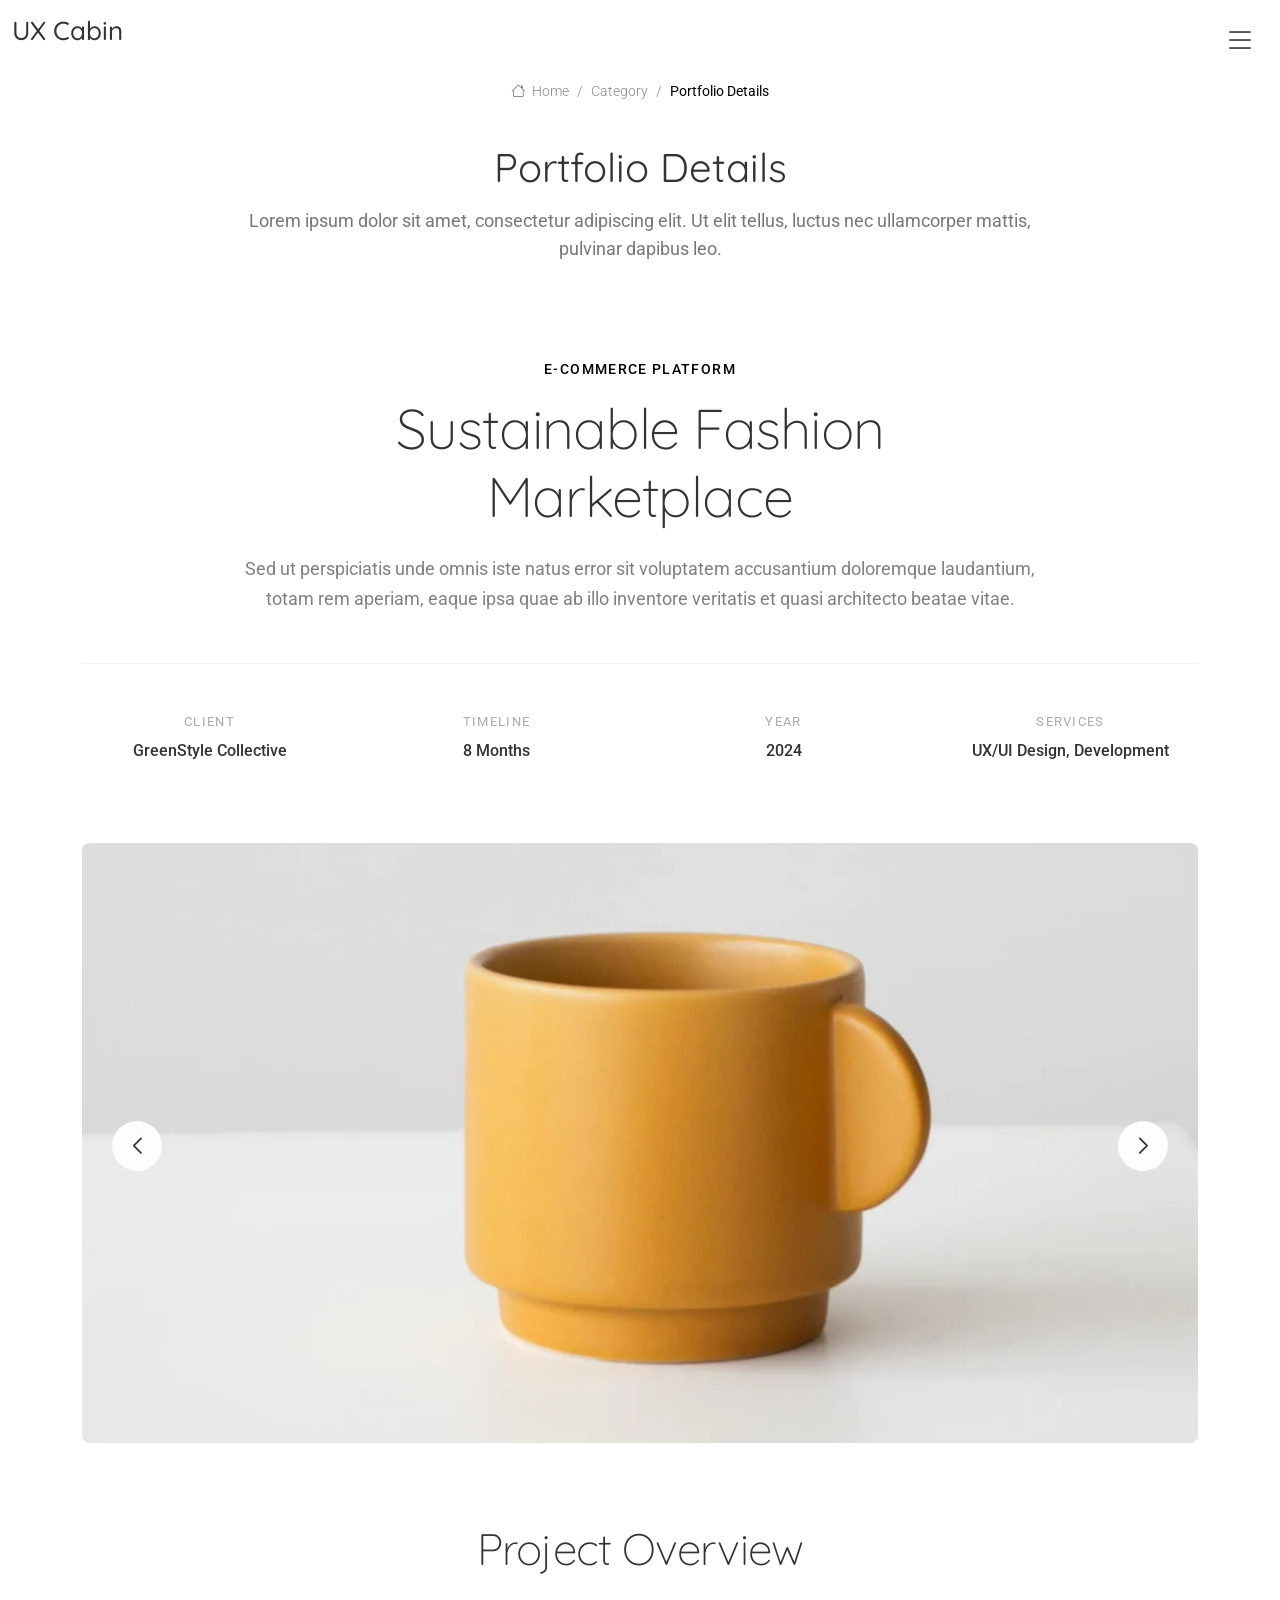
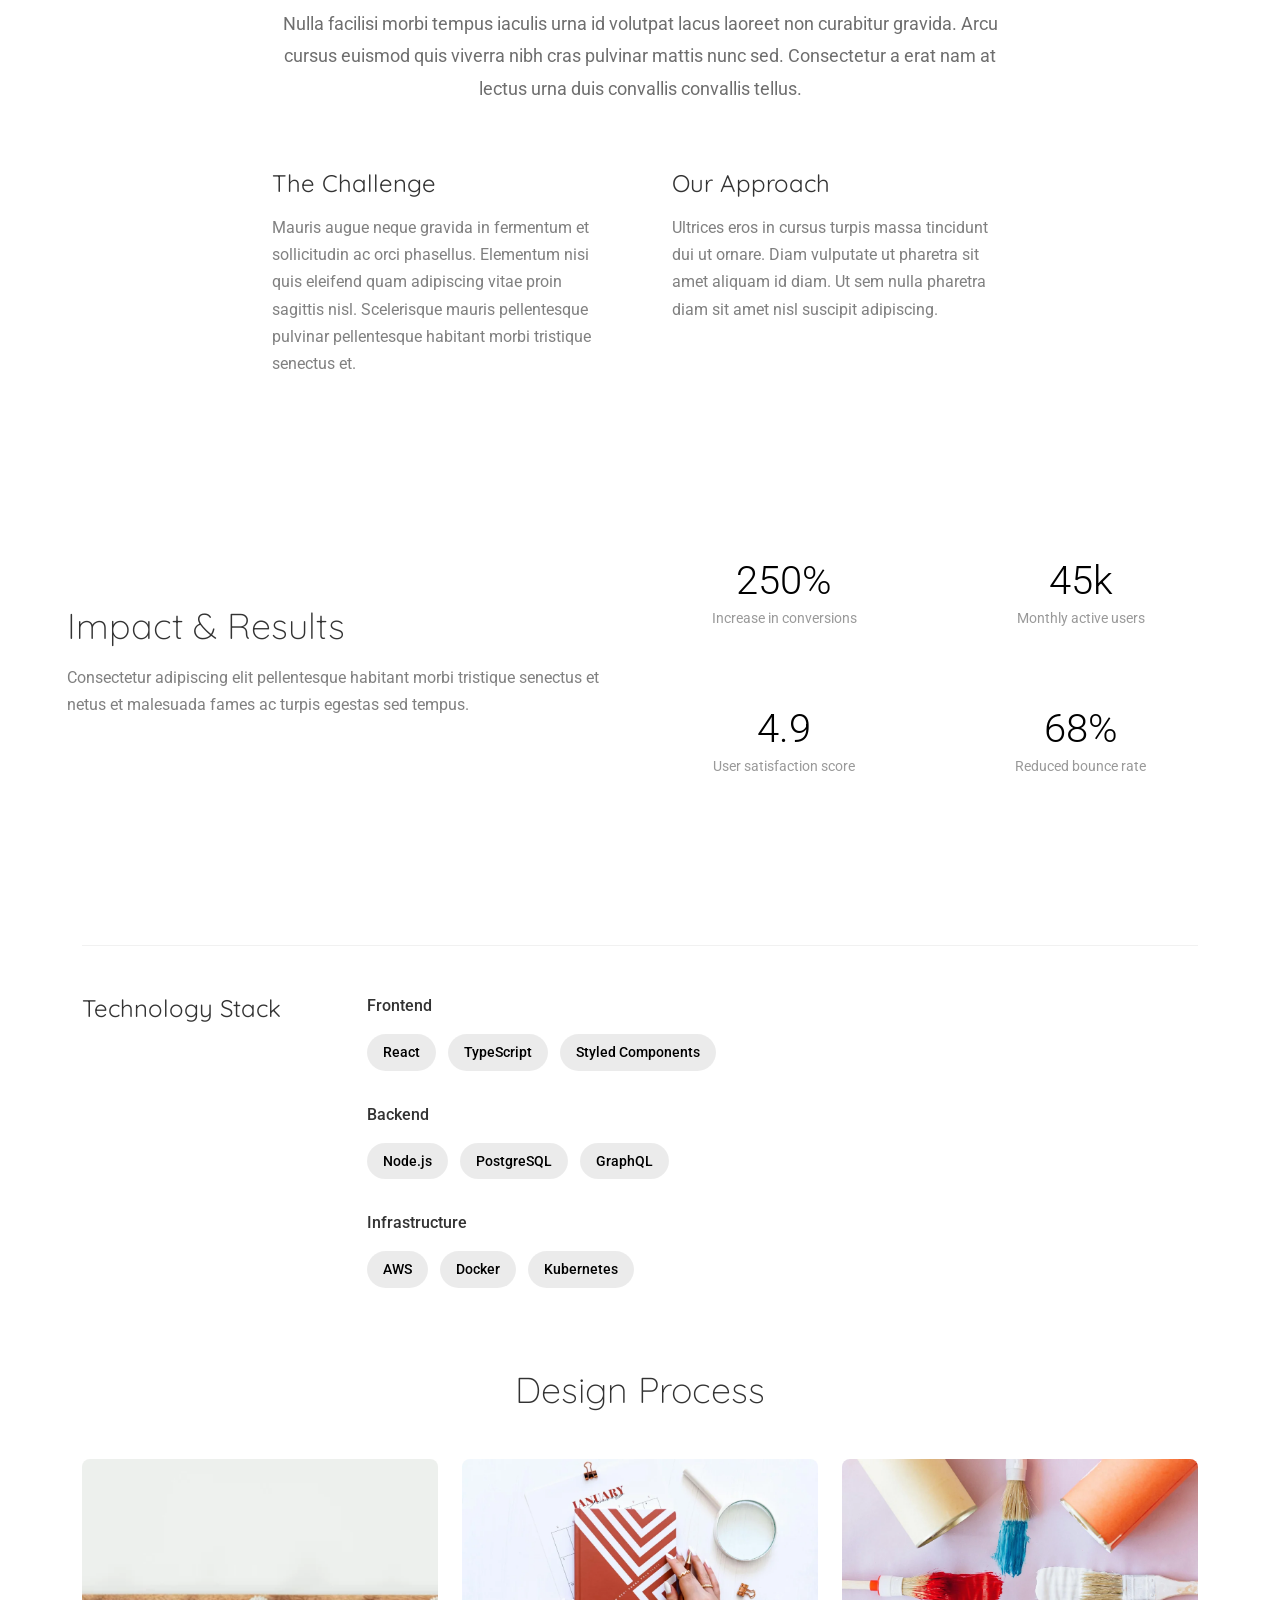
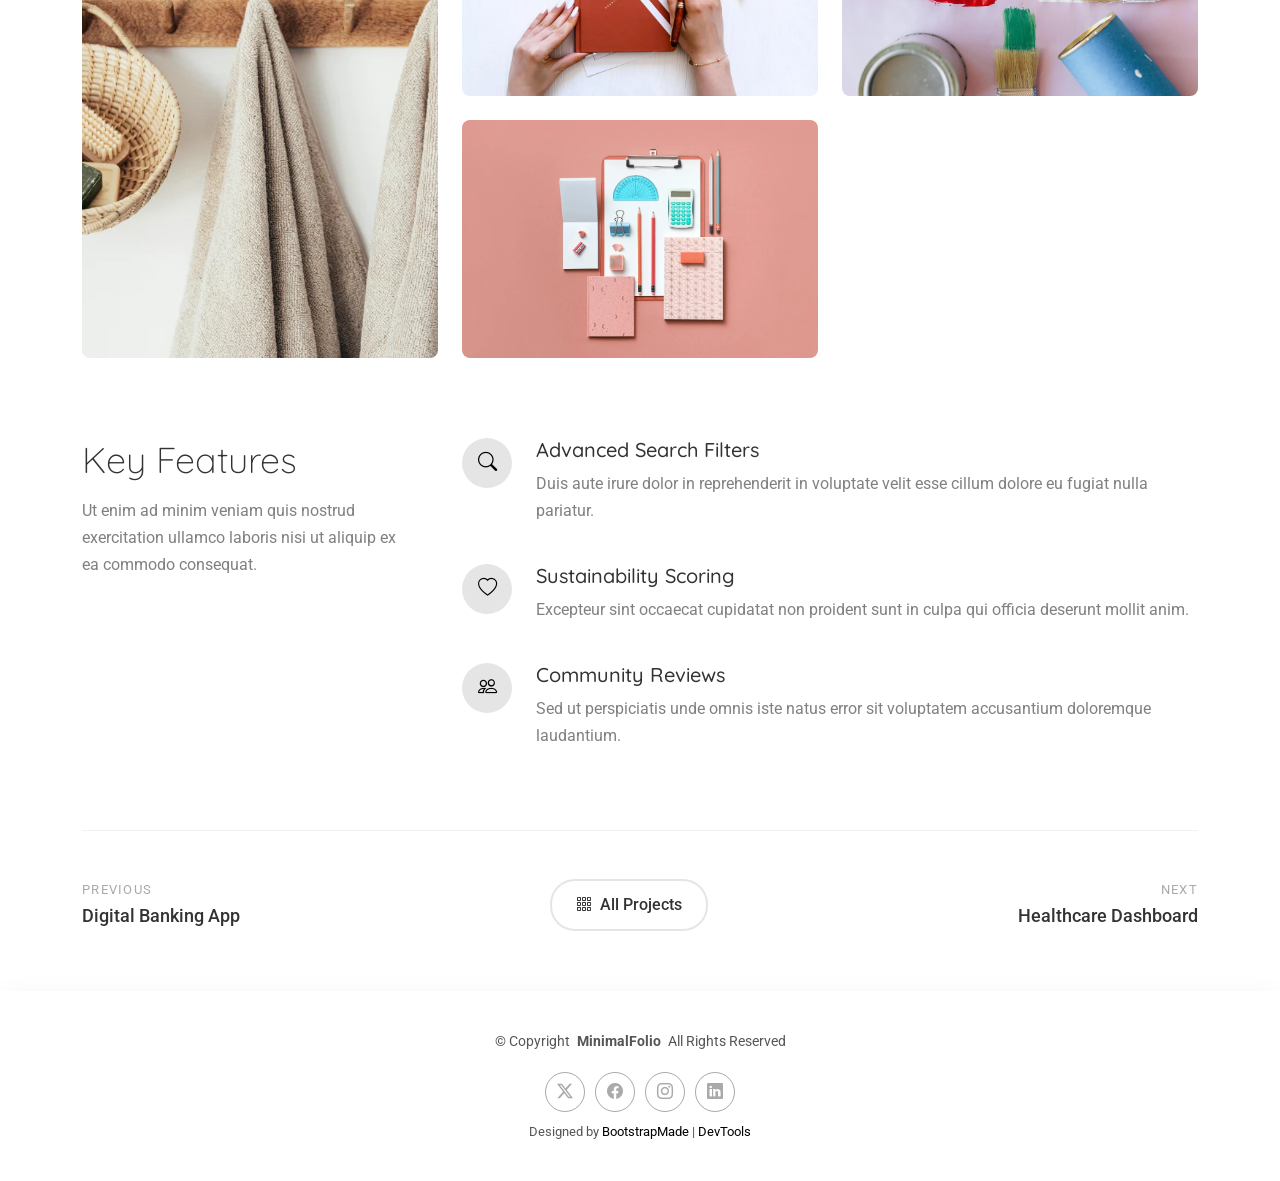
==== commit 2072fa08: "Update portfolio pages" ====
--- a/portfolio-details.html
+++ b/portfolio-details.html
@@ -44,16 +44,14 @@
       <a href="index.html" class="logo d-flex align-items-center">
         <!-- Uncomment the line below if you also wish to use an image logo -->
         <!-- <img src="assets/img/logo.webp" alt=""> -->
-        <h1 class="sitename">MinimalFolio</h1>
+        <h1 class="sitename">UX Cabin</h1>
       </a>
 
       <nav id="navmenu" class="navmenu">
         <ul>
           <li><a href="#hero">Home</a></li>
           <li><a href="#about">About</a></li>
-          <li><a href="#resume">Resume</a></li>
           <li><a href="#portfolio">Portfolio</a></li>
-          <li><a href="#services">Services</a></li>
           <li class="dropdown"><a href="#"><span>Dropdown</span> <i class="bi bi-chevron-down toggle-dropdown"></i></a>
             <ul>
               <li><a href="#">Dropdown 1</a></li>
